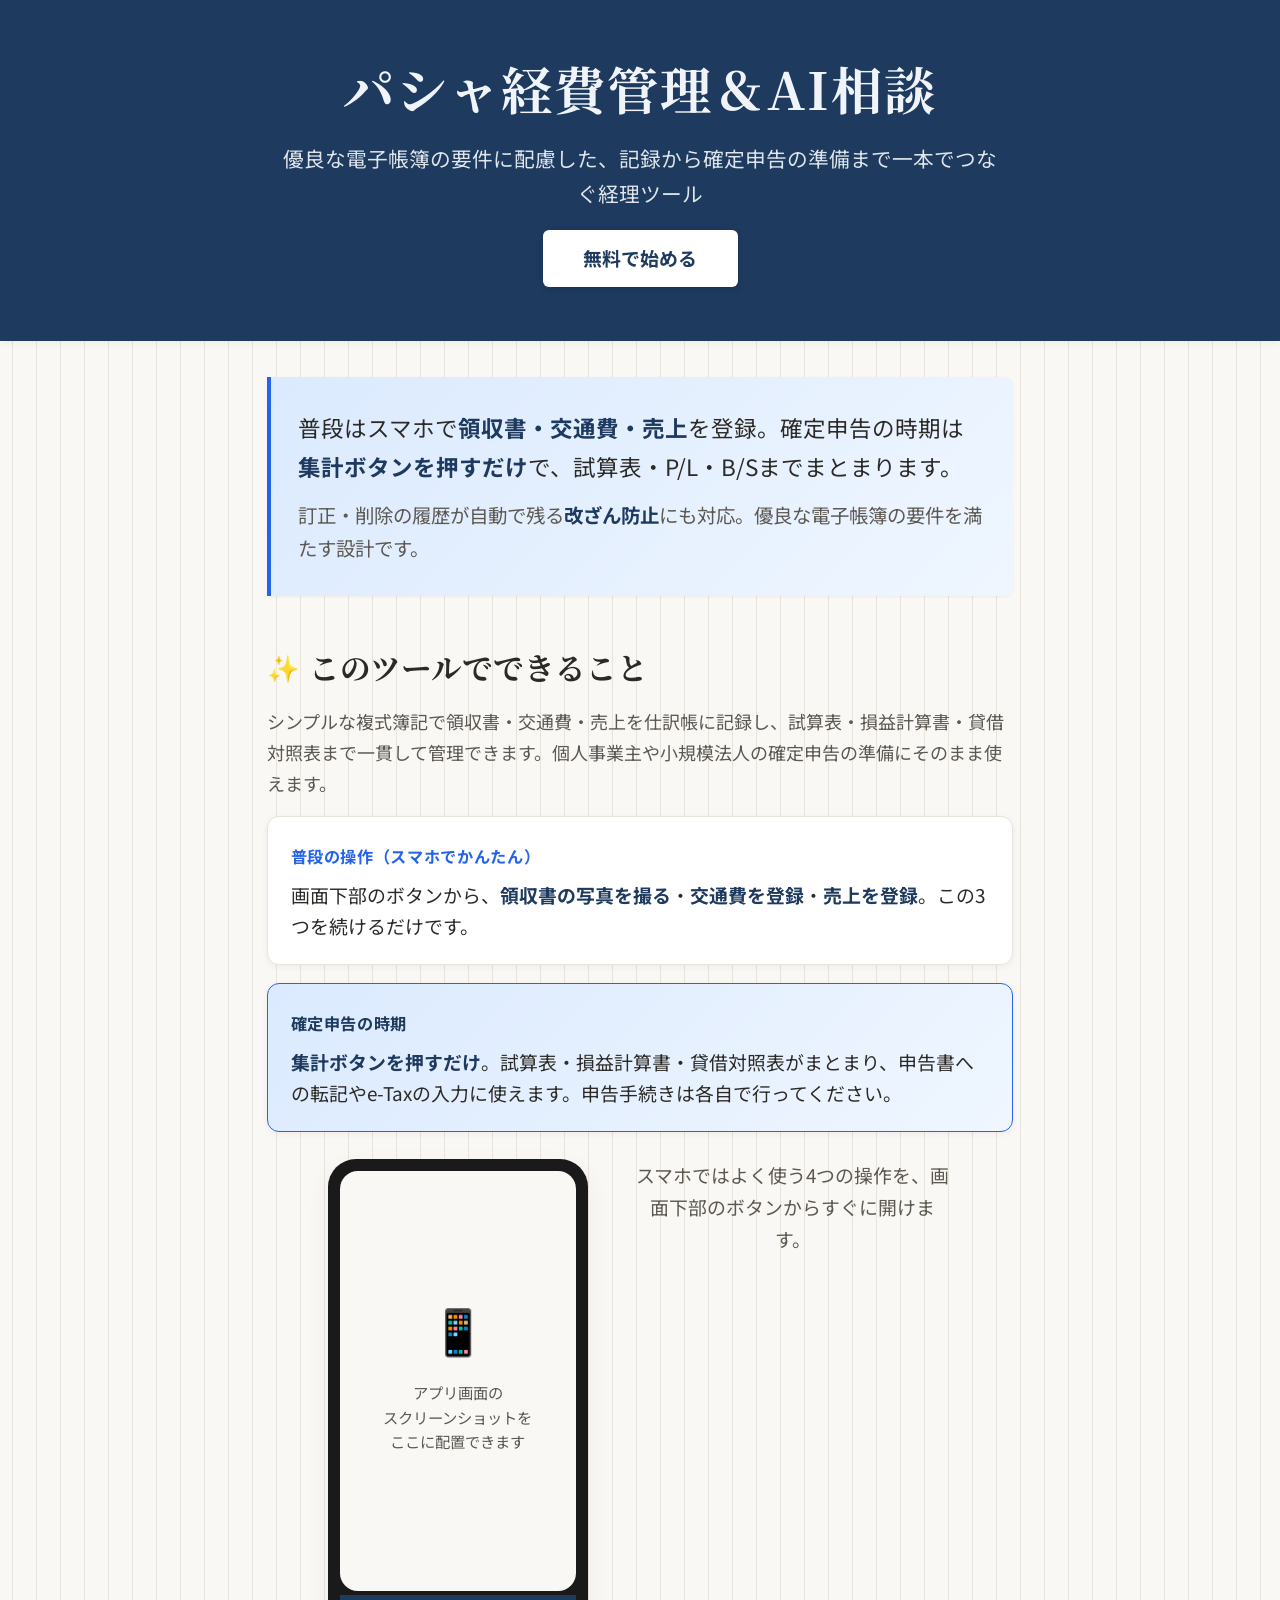
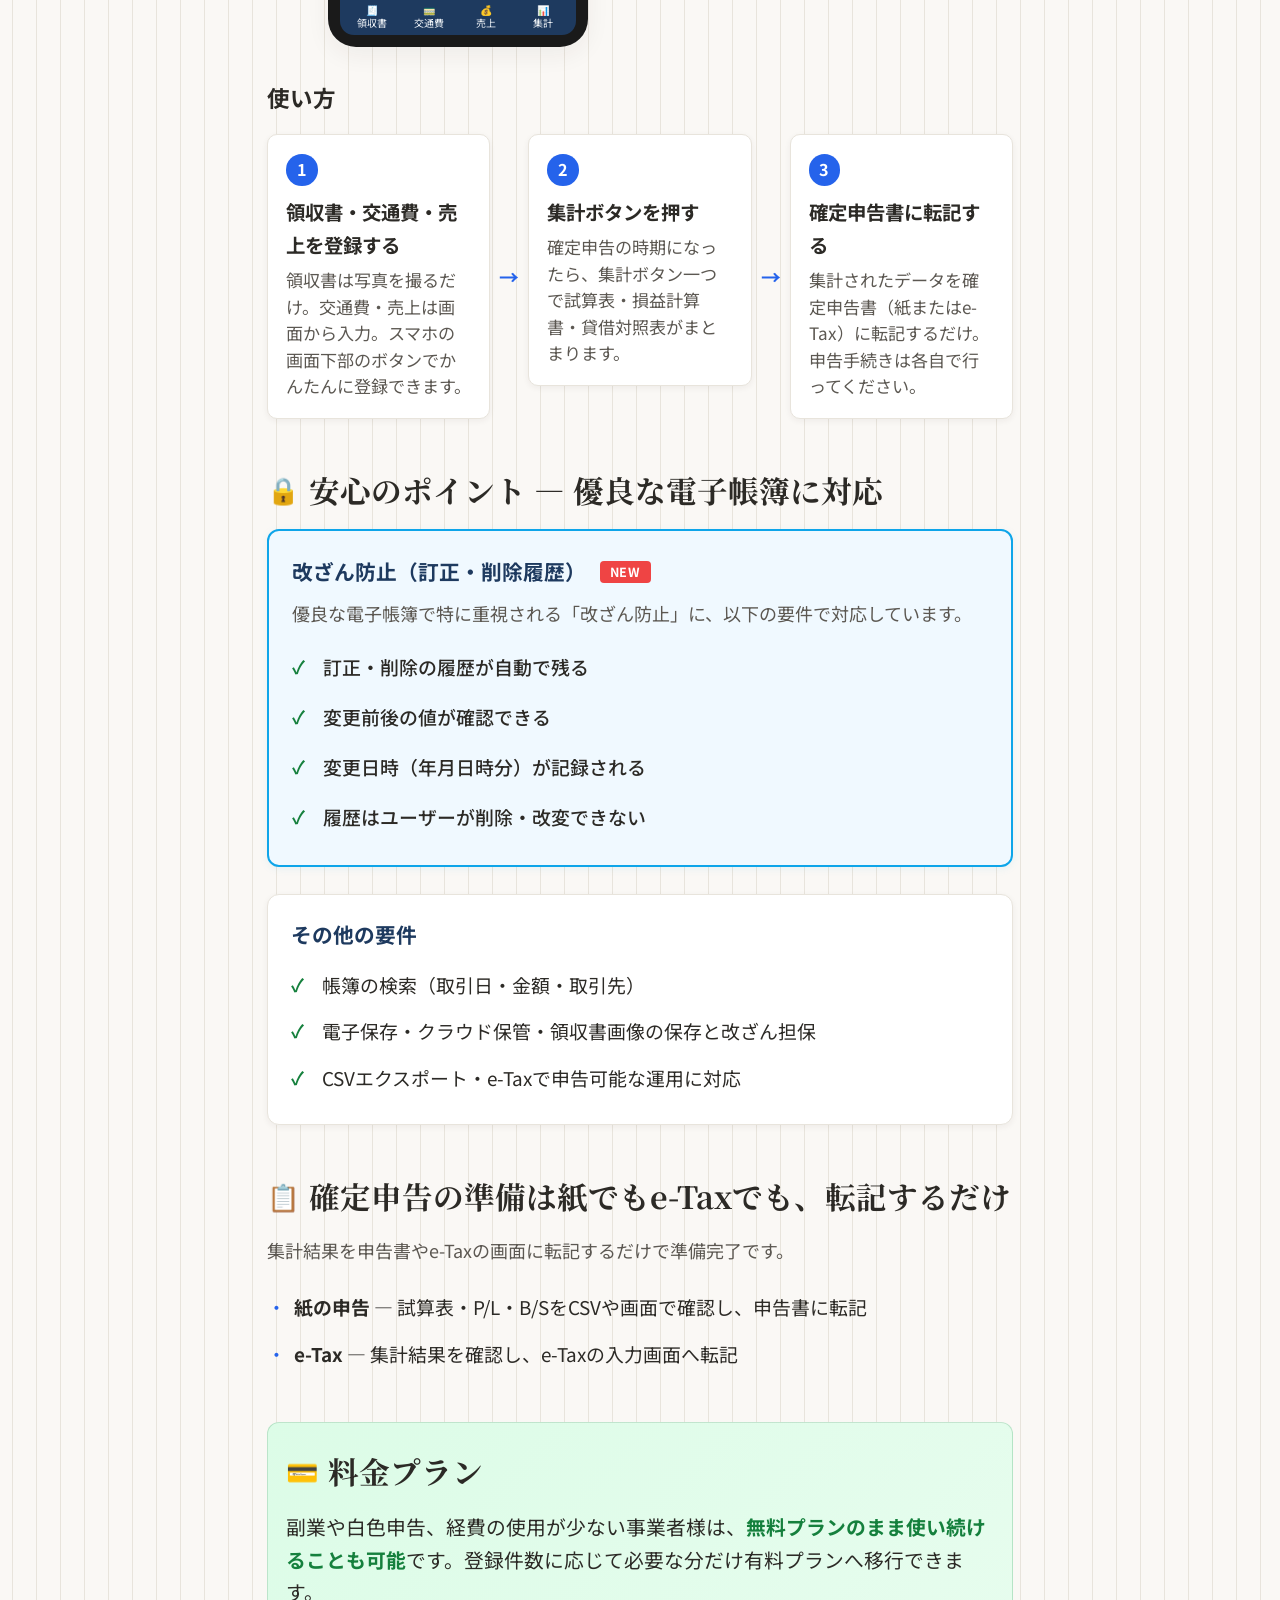
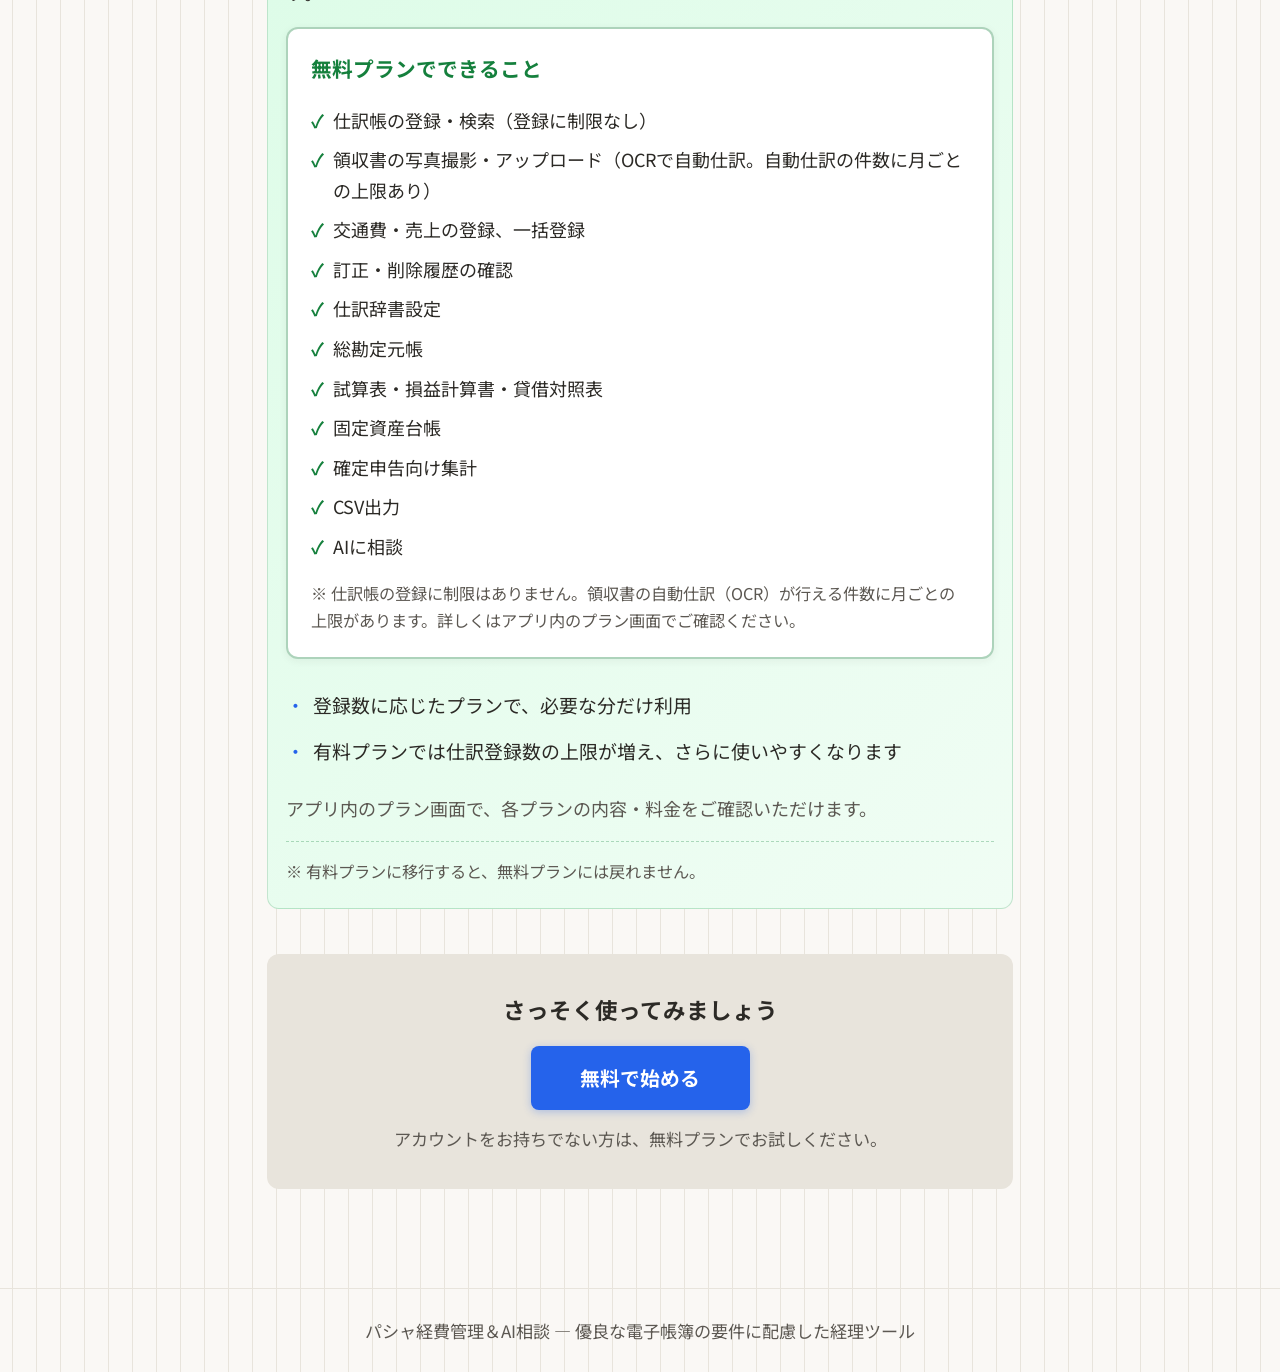
==== index.html @ 79a63f3f "パシャ経費管理＆AI相談ホームボタン公開" ====
<!DOCTYPE html>
<html lang="ja">
<head>
  <meta charset="UTF-8" />
  <meta name="viewport" content="width=device-width, initial-scale=1" />
  <meta name="description" content="パシャ経費管理＆AI相談 — 優良な電子帳簿の要件に配慮した、訂正・削除履歴で改ざん防止を実現する仕訳帳・経理ツール" />
  <title>パシャ経費管理＆AI相談｜優良な電子帳簿対応の経理ツール</title>
  <link rel="preconnect" href="https://fonts.googleapis.com" />
  <link rel="preconnect" href="https://fonts.gstatic.com" crossorigin />
  <link href="https://fonts.googleapis.com/css2?family=Noto+Sans+JP:wght@400;500;700&family=Noto+Serif+JP:wght@500;600;700&display=swap" rel="stylesheet" />
  <link rel="stylesheet" href="styles.css" />
</head>
<body>
  <div class="page">
    <header class="header">
      <div class="header-inner">
        <h1 class="logo">パシャ経費管理＆AI相談</h1>
        <p class="tagline">優良な電子帳簿の要件に配慮した、記録から確定申告の準備まで一本でつなぐ経理ツール</p>
        <a href="https://receipt-ai-system-front.onrender.com/login" class="header-login-btn">無料で始める</a>
      </div>
    </header>

    <main class="main">
      <!-- 1. ヒーロー（このツールの価値を一言で） -->
      <section class="hero">
        <div class="hero-inner">
          <p class="hero-lead">普段はスマホで<strong>領収書・交通費・売上</strong>を登録。確定申告の時期は<strong>集計ボタンを押すだけ</strong>で、試算表・P/L・B/Sまでまとまります。</p>
          <p class="hero-sub">訂正・削除の履歴が自動で残る<strong>改ざん防止</strong>にも対応。優良な電子帳簿の要件を満たす設計です。</p>
        </div>
      </section>

      <!-- 2. このツールでできること（操作・画面を1か所に集約） -->
      <section class="section section-do" id="do">
        <h2 class="section-title">
          <span class="section-title-icon">✨</span>
          このツールでできること
        </h2>
        <p class="section-note">シンプルな複式簿記で領収書・交通費・売上を仕訳帳に記録し、試算表・損益計算書・貸借対照表まで一貫して管理できます。個人事業主や小規模法人の確定申告の準備にそのまま使えます。</p>

        <div class="flow-cards">
          <div class="flow-card">
            <span class="flow-label">普段の操作（スマホでかんたん）</span>
            <p class="flow-desc">画面下部のボタンから、<strong>領収書の写真を撮る</strong>・<strong>交通費を登録</strong>・<strong>売上を登録</strong>。この3つを続けるだけです。</p>
          </div>
          <div class="flow-card flow-card-accent">
            <span class="flow-label">確定申告の時期</span>
            <p class="flow-desc"><strong>集計ボタンを押すだけ</strong>。試算表・損益計算書・貸借対照表がまとまり、申告書への転記やe-Taxの入力に使えます。申告手続きは各自で行ってください。</p>
          </div>
        </div>

        <div class="screen-showcase">
          <div class="phone-mockup" aria-hidden="true">
            <div class="phone-frame">
              <div class="phone-screen">
                <div class="phone-placeholder">
                  <span class="phone-placeholder-icon">📱</span>
                  <p>アプリ画面の<br>スクリーンショットを<br>ここに配置できます</p>
                </div>
              </div>
              <div class="phone-footer-nav">
                <span class="footer-nav-item">🧾<br>領収書</span>
                <span class="footer-nav-item">🚃<br>交通費</span>
                <span class="footer-nav-item">💰<br>売上</span>
                <span class="footer-nav-item">📊<br>集計</span>
              </div>
            </div>
          </div>
          <p class="screen-caption-single">スマホではよく使う4つの操作を、画面下部のボタンからすぐに開けます。</p>
        </div>

        <!-- 使い方（3ステップ） -->
        <h3 class="howto-title">使い方</h3>
        <div class="howto-steps">
          <div class="howto-step">
            <span class="howto-step-num">1</span>
            <h4 class="howto-step-title">領収書・交通費・売上を登録する</h4>
            <p class="howto-step-desc">領収書は写真を撮るだけ。交通費・売上は画面から入力。スマホの画面下部のボタンでかんたんに登録できます。</p>
          </div>
          <span class="howto-arrow">→</span>
          <div class="howto-step">
            <span class="howto-step-num">2</span>
            <h4 class="howto-step-title">集計ボタンを押す</h4>
            <p class="howto-step-desc">確定申告の時期になったら、集計ボタン一つで試算表・損益計算書・貸借対照表がまとまります。</p>
          </div>
          <span class="howto-arrow">→</span>
          <div class="howto-step">
            <span class="howto-step-num">3</span>
            <h4 class="howto-step-title">確定申告書に転記する</h4>
            <p class="howto-step-desc">集計されたデータを確定申告書（紙またはe-Tax）に転記するだけ。申告手続きは各自で行ってください。</p>
          </div>
        </div>
      </section>

      <!-- 3. 安心のポイント（改ざん防止＋優良な電子帳簿を1ブロックに） -->
      <section class="section section-trust" id="trust">
        <h2 class="section-title">
          <span class="section-title-icon">🔒</span>
          安心のポイント — 優良な電子帳簿に対応
        </h2>

        <div class="trust-block trust-block-featured">
          <h3 class="trust-title">改ざん防止（訂正・削除履歴） <span class="badge-new badge-new-inline">NEW</span></h3>
          <p class="trust-note">優良な電子帳簿で特に重視される「改ざん防止」に、以下の要件で対応しています。</p>
          <ul class="checklist checklist-featured">
            <li><span class="check">✓</span> 訂正・削除の履歴が自動で残る</li>
            <li><span class="check">✓</span> 変更前後の値が確認できる</li>
            <li><span class="check">✓</span> 変更日時（年月日時分）が記録される</li>
            <li><span class="check">✓</span> 履歴はユーザーが削除・改変できない</li>
          </ul>
        </div>

        <div class="trust-block">
          <h3 class="trust-title">その他の要件</h3>
          <ul class="checklist">
            <li><span class="check">✓</span> 帳簿の検索（取引日・金額・取引先）</li>
            <li><span class="check">✓</span> 電子保存・クラウド保管・領収書画像の保存と改ざん担保</li>
            <li><span class="check">✓</span> CSVエクスポート・e-Taxで申告可能な運用に対応</li>
          </ul>
        </div>
      </section>

      <!-- 4. 確定申告の準備（転記の説明はここだけ） -->
      <section class="section section-appeal" id="etax">
        <h2 class="section-title">
          <span class="section-title-icon">📋</span>
          確定申告の準備は紙でもe-Taxでも、転記するだけ
        </h2>
        <p class="section-note">集計結果を申告書やe-Taxの画面に転記するだけで準備完了です。</p>
        <ul class="appeal-list">
          <li><strong>紙の申告</strong> — 試算表・P/L・B/SをCSVや画面で確認し、申告書に転記</li>
          <li><strong>e-Tax</strong> — 集計結果を確認し、e-Taxの入力画面へ転記</li>
        </ul>
      </section>

      <!-- 5. 料金プラン -->
      <section class="section section-plans" id="plans">
        <h2 class="section-title">
          <span class="section-title-icon">💳</span>
          料金プラン
        </h2>
        <p class="plans-free-lead">副業や白色申告、経費の使用が少ない事業者様は、<strong>無料プランのまま使い続けることも可能</strong>です。登録件数に応じて必要な分だけ有料プランへ移行できます。</p>

        <!-- 無料プランでできること -->
        <div class="free-plan-box">
          <h3 class="free-plan-title">無料プランでできること</h3>
          <ul class="free-plan-list">
            <li>仕訳帳の登録・検索（登録に制限なし）</li>
            <li>領収書の写真撮影・アップロード（OCRで自動仕訳。自動仕訳の件数に月ごとの上限あり）</li>
            <li>交通費・売上の登録、一括登録</li>
            <li>訂正・削除履歴の確認</li>
            <li>仕訳辞書設定</li>
            <li>総勘定元帳</li>
            <li>試算表・損益計算書・貸借対照表</li>
            <li>固定資産台帳</li>
            <li>確定申告向け集計</li>
            <li>CSV出力</li>
            <li>AIに相談</li>
          </ul>
          <p class="free-plan-note">※ 仕訳帳の登録に制限はありません。領収書の自動仕訳（OCR）が行える件数に月ごとの上限があります。詳しくはアプリ内のプラン画面でご確認ください。</p>
        </div>

        <ul class="appeal-list">
          <li>登録数に応じたプランで、必要な分だけ利用</li>
          <li>有料プランでは仕訳登録数の上限が増え、さらに使いやすくなります</li>
        </ul>
        <p class="appeal-note">アプリ内のプラン画面で、各プランの内容・料金をご確認いただけます。</p>
        <p class="plans-footnote"><small>※ 有料プランに移行すると、無料プランには戻れません。</small></p>
      </section>

      <!-- 6. CTA -->
      <section class="section section-cta">
        <p class="cta-text">さっそく使ってみましょう</p>
        <a href="https://receipt-ai-system-front.onrender.com/login" class="cta-login-btn">無料で始める</a>
        <p class="cta-note">アカウントをお持ちでない方は、無料プランでお試しください。</p>
      </section>
    </main>

    <footer class="footer">
      <p class="footer-text">パシャ経費管理＆AI相談 — 優良な電子帳簿の要件に配慮した経理ツール</p>
    </footer>
  </div>
</body>
</html>
---- styles.css ----
/* パシャ経費管理＆AI相談 ランディング */

:root {
  --paper: #faf8f5;
  --paper-line: #e8e4dc;
  --ink: #2c2a26;
  --ink-muted: #5c5852;
  --accent: #2563eb;
  --accent-soft: #dbeafe;
  --success: #15803d;
  --success-soft: #dcfce7;
  --header-bg: #1e3a5f;
  --header-text: #f0f4f8;
  --featured-bg: #f0f9ff;
  --featured-border: #0ea5e9;
  --shadow: rgba(44, 42, 38, 0.06);
  --font-sans: "Noto Sans JP", sans-serif;
  --font-serif: "Noto Serif JP", serif;
  --new-bg: #ef4444;
  --new-text: #fff;
}

*,
*::before,
*::after {
  box-sizing: border-box;
}

html {
  font-size: 16px;
  scroll-behavior: smooth;
}

body {
  margin: 0;
  font-family: var(--font-sans);
  color: var(--ink);
  background: var(--paper);
  line-height: 1.7;
  min-height: 100vh;
}

.page {
  min-height: 100vh;
  background-image:
    linear-gradient(to right, var(--paper-line) 1px, transparent 1px);
  background-size: 24px 1px;
  background-position: 12px 0;
  background-color: var(--paper);
}

/* ========== ヘッダー（タイトルを大きく） ========== */
.header {
  background: var(--header-bg);
  color: var(--header-text);
  padding: 2.5rem 1rem 3rem;
  text-align: center;
  box-shadow: 0 2px 8px var(--shadow);
}

.header-inner {
  max-width: 720px;
  margin: 0 auto;
}

.logo {
  margin: 0 0 0.5rem;
  font-family: var(--font-serif);
  font-size: 2.2rem;
  font-weight: 700;
  letter-spacing: 0.04em;
}

.tagline {
  margin: 0 0 1rem;
  font-size: 1rem;
  opacity: 0.92;
  font-weight: 400;
}

.header-login-btn {
  display: inline-block;
  background: #fff;
  color: var(--header-bg);
  font-size: 0.95rem;
  font-weight: 700;
  padding: 0.6rem 2rem;
  border-radius: 6px;
  text-decoration: none;
  transition: background 0.15s, transform 0.15s;
  box-shadow: 0 2px 6px rgba(0, 0, 0, 0.15);
}

.header-login-btn:hover {
  background: var(--accent-soft);
  transform: translateY(-1px);
}

/* ========== メインコンテナ ========== */
.main {
  max-width: 760px;
  margin: 0 auto;
  padding: 2rem 1.5rem 3rem;
}

/* ========== ヒーロー ========== */
.hero {
  margin-bottom: 2.5rem;
}

.hero-inner {
  padding: 1.5rem 1.25rem;
  background: linear-gradient(135deg, var(--accent-soft) 0%, #eff6ff 100%);
  border-left: 4px solid var(--accent);
  border-radius: 0 8px 8px 0;
  box-shadow: 0 1px 3px var(--shadow);
}

.hero-lead {
  margin: 0;
  font-size: 1.1rem;
  color: var(--ink);
}

.hero-lead strong {
  color: var(--header-bg);
  font-weight: 700;
}

.hero-sub {
  margin: 0.75rem 0 0;
  font-size: 0.98rem;
  color: var(--ink-muted);
}

.hero-sub strong {
  color: var(--header-bg);
  font-weight: 700;
}

/* ========== NEW バッジ ========== */
.badge-new {
  display: inline-block;
  background: var(--new-bg);
  color: var(--new-text);
  font-size: 0.65rem;
  font-weight: 700;
  letter-spacing: 0.06em;
  padding: 2px 8px;
  border-radius: 4px;
  line-height: 1.4;
  vertical-align: middle;
}

.badge-new-inline {
  margin-left: 0.5rem;
  font-size: 0.7rem;
  padding: 2px 10px;
  position: relative;
  top: -2px;
}

/* ========== 4つの特長カード ========== */
.section-features {
  margin-bottom: 2.5rem;
}

.feature-grid {
  display: grid;
  grid-template-columns: repeat(2, 1fr);
  gap: 1rem;
}

.feature-card {
  position: relative;
  background: #fff;
  border: 1px solid var(--paper-line);
  border-radius: 12px;
  padding: 1.25rem 1rem;
  text-align: center;
  box-shadow: 0 2px 6px var(--shadow);
  transition: transform 0.15s, box-shadow 0.15s;
}

.feature-card:hover {
  transform: translateY(-2px);
  box-shadow: 0 4px 12px var(--shadow);
}

.feature-card-new {
  border-color: var(--featured-border);
  background: var(--featured-bg);
}

.feature-card .badge-new {
  position: absolute;
  top: -8px;
  right: -6px;
  font-size: 0.6rem;
  padding: 2px 8px;
  box-shadow: 0 1px 4px rgba(239, 68, 68, 0.25);
}

.feature-icon {
  display: block;
  font-size: 2rem;
  margin-bottom: 0.4rem;
}

.feature-card-title {
  margin: 0 0 0.25rem;
  font-size: 1rem;
  font-weight: 700;
  color: var(--ink);
}

.feature-card p {
  margin: 0;
  font-size: 0.85rem;
  color: var(--ink-muted);
  line-height: 1.5;
}

/* ========== 共通セクション ========== */
.section {
  margin-bottom: 2.5rem;
}

.section-title {
  margin: 0 0 0.75rem;
  font-family: var(--font-serif);
  font-size: 1.4rem;
  font-weight: 700;
  color: var(--ink);
  display: flex;
  align-items: center;
  gap: 0.5rem;
  flex-wrap: wrap;
}

.section-title-icon {
  font-size: 1.3rem;
  flex-shrink: 0;
}

.section-note {
  margin: 0 0 1rem;
  font-size: 0.9rem;
  color: var(--ink-muted);
}

/* ========== このツールでできること（操作の流れ＋画面） ========== */
.section-do .flow-cards {
  display: flex;
  flex-direction: column;
  gap: 1rem;
  margin-bottom: 1.5rem;
}

.section-do .screen-showcase {
  margin-top: 0.5rem;
}

.screen-caption-single {
  margin: 0;
  font-size: 0.95rem;
  color: var(--ink-muted);
  text-align: center;
  max-width: 320px;
}

/* 使い方（3ステップ） */
.howto-title {
  margin: 1.75rem 0 1rem;
  font-size: 1.15rem;
  font-weight: 700;
  color: var(--ink);
}

.howto-steps {
  display: flex;
  flex-wrap: wrap;
  align-items: flex-start;
  gap: 0.75rem 0.5rem;
}

.howto-step {
  flex: 1 1 140px;
  min-width: 0;
  background: #fff;
  border: 1px solid var(--paper-line);
  border-radius: 10px;
  padding: 1rem 1rem;
  box-shadow: 0 2px 6px var(--shadow);
}

.howto-step-num {
  display: inline-block;
  width: 1.75rem;
  height: 1.75rem;
  line-height: 1.75rem;
  text-align: center;
  background: var(--accent);
  color: #fff;
  font-size: 0.9rem;
  font-weight: 700;
  border-radius: 50%;
  margin-bottom: 0.5rem;
}

.howto-step-title {
  margin: 0 0 0.35rem;
  font-size: 0.98rem;
  font-weight: 700;
  color: var(--ink);
}

.howto-step-desc {
  margin: 0;
  font-size: 0.85rem;
  color: var(--ink-muted);
  line-height: 1.55;
}

.howto-arrow {
  flex: 0 0 auto;
  align-self: center;
  font-size: 1.1rem;
  color: var(--accent);
  font-weight: 700;
}

@media (max-width: 599px) {
  .howto-steps {
    flex-direction: column;
    align-items: stretch;
  }
  .howto-step {
    flex: none;
  }
}

.flow-card {
  background: #fff;
  border: 1px solid var(--paper-line);
  border-radius: 12px;
  padding: 1.25rem 1.25rem;
  box-shadow: 0 2px 6px var(--shadow);
}

.flow-card-accent {
  border-color: var(--accent);
  background: linear-gradient(135deg, var(--accent-soft) 0%, #eff6ff 100%);
}

.flow-label {
  display: inline-block;
  font-size: 0.8rem;
  font-weight: 700;
  color: var(--accent);
  letter-spacing: 0.04em;
  margin-bottom: 0.5rem;
}

.flow-card-accent .flow-label {
  color: var(--header-bg);
}

.flow-desc {
  margin: 0;
  font-size: 0.95rem;
  line-height: 1.65;
  color: var(--ink);
}

.flow-desc strong {
  color: var(--header-bg);
  font-weight: 700;
}

/* ========== 紹介セクション ========== */
.section-intro .intro-lead {
  margin: 0 0 0.75rem;
  font-size: 1.05rem;
  color: var(--ink);
}
.section-intro .intro-sub {
  margin: 0;
  font-size: 0.95rem;
  color: var(--ink-muted);
}

/* ========== 画面イメージ ========== */
.section-screens .section-note {
  margin-bottom: 1.25rem;
}

.screen-showcase {
  display: flex;
  flex-direction: column;
  align-items: center;
  gap: 1.5rem;
}

.phone-mockup {
  width: 100%;
  max-width: 260px;
}

.phone-frame {
  background: #1a1a1a;
  border-radius: 28px;
  padding: 12px;
  box-shadow: 0 8px 24px var(--shadow), 0 0 0 2px rgba(255,255,255,0.1);
}

.phone-screen {
  background: var(--paper);
  border-radius: 18px;
  overflow: hidden;
  aspect-ratio: 9 / 16;
  min-height: 300px;
  display: flex;
  align-items: center;
  justify-content: center;
}

.phone-screen img {
  width: 100%;
  height: 100%;
  object-fit: cover;
  display: block;
}

.phone-placeholder {
  padding: 1.5rem;
  text-align: center;
  color: var(--ink-muted);
  font-size: 0.85rem;
  line-height: 1.6;
}

.phone-placeholder-icon {
  font-size: 2.5rem;
  display: block;
  margin-bottom: 0.5rem;
}

.phone-footer-nav {
  display: flex;
  justify-content: space-around;
  padding: 8px 4px 6px;
  background: var(--header-bg);
  color: var(--header-text);
  font-size: 10px;
  line-height: 1.3;
  border-radius: 0 0 14px 14px;
  margin-top: 4px;
}

.footer-nav-item {
  flex: 1;
  text-align: center;
}

.screen-caption {
  width: 100%;
  max-width: 380px;
}

.screen-caption-title {
  margin: 0 0 0.5rem;
  font-size: 1.1rem;
  font-weight: 700;
  color: var(--ink);
}

.screen-caption-list {
  list-style: none;
  padding: 0;
  margin: 0;
}

.screen-caption-list li {
  padding: 0.3rem 0;
  font-size: 0.92rem;
  color: var(--ink-muted);
}

.screen-caption-list li strong {
  color: var(--ink);
}

/* ========== 安心のポイント（改ざん防止＋優良な電子帳簿） ========== */
.section-trust {
  margin-bottom: 2.5rem;
}

.trust-block {
  margin-bottom: 1.5rem;
  padding: 1.25rem 1.25rem;
  background: #fff;
  border: 1px solid var(--paper-line);
  border-radius: 12px;
  box-shadow: 0 2px 6px var(--shadow);
}

.trust-block:last-child {
  margin-bottom: 0;
}

.trust-block-featured {
  background: var(--featured-bg);
  border-color: var(--featured-border);
  border-width: 2px;
  box-shadow: 0 2px 8px rgba(14, 165, 233, 0.08);
}

.trust-title {
  margin: 0 0 0.5rem;
  font-size: 1.05rem;
  font-weight: 700;
  color: var(--header-bg);
}

.trust-note {
  margin: 0 0 0.75rem;
  font-size: 0.9rem;
  color: var(--ink-muted);
}

/* ========== チェックリスト ========== */
.checklist {
  list-style: none;
  padding: 0;
  margin: 0;
}

.checklist li {
  padding: 0.4rem 0 0.4rem 1.75rem;
  position: relative;
  font-size: 0.95rem;
}

.checklist .check {
  position: absolute;
  left: 0;
  color: var(--success);
  font-weight: 700;
  font-size: 1rem;
}

.checklist-featured li {
  padding: 0.5rem 0 0.5rem 1.75rem;
  font-weight: 500;
}

/* ========== アピールセクション ========== */
.section-appeal .appeal-list {
  list-style: none;
  padding: 0;
  margin: 0 0 1rem;
}

.section-appeal .appeal-list li {
  padding: 0.4rem 0 0.4rem 1.5rem;
  position: relative;
  font-size: 0.95rem;
}

.section-appeal .appeal-list li::before {
  content: "・";
  position: absolute;
  left: 0;
  color: var(--accent);
}

.section-appeal .appeal-note {
  margin: 0;
  font-size: 0.9rem;
  color: var(--ink-muted);
}

/* 料金プラン */
.section-plans {
  padding: 1.25rem 1rem;
  background: linear-gradient(135deg, var(--success-soft) 0%, #f0fdf4 100%);
  border-radius: 12px;
  border: 1px solid rgba(21, 128, 61, 0.2);
}

.section-plans .appeal-list {
  list-style: none;
  padding: 0;
  margin: 0 0 1rem;
}

.section-plans .appeal-list li {
  padding: 0.4rem 0 0.4rem 1.5rem;
  position: relative;
  font-size: 0.95rem;
}

.section-plans .appeal-list li::before {
  content: "・";
  position: absolute;
  left: 0;
  color: var(--accent);
}

.section-plans .appeal-note {
  margin: 0;
  font-size: 0.9rem;
  color: var(--ink-muted);
}

/* 無料プランでできること */
.free-plan-box {
  background: #fff;
  border: 2px solid rgba(21, 128, 61, 0.35);
  border-radius: 12px;
  padding: 1.25rem 1.25rem;
  margin-bottom: 1.25rem;
  box-shadow: 0 2px 8px var(--shadow);
}

.free-plan-title {
  margin: 0 0 0.75rem;
  font-size: 1.05rem;
  font-weight: 700;
  color: var(--success);
}

.free-plan-list {
  list-style: none;
  padding: 0;
  margin: 0 0 0.75rem;
}

.free-plan-list li {
  padding: 0.25rem 0 0.25rem 1.25rem;
  position: relative;
  font-size: 0.9rem;
}

.free-plan-list li::before {
  content: "✓";
  position: absolute;
  left: 0;
  color: var(--success);
  font-weight: 700;
}

.free-plan-note {
  margin: 0;
  font-size: 0.8rem;
  color: var(--ink-muted);
}

.section-plans .plans-free-lead {
  margin: 0 0 1rem;
  font-size: 1rem;
  color: var(--ink);
  line-height: 1.65;
}

.section-plans .plans-free-lead strong {
  color: var(--success);
}

.section-plans .plans-footnote {
  margin: 1rem 0 0;
  padding-top: 0.75rem;
  border-top: 1px dashed rgba(21, 128, 61, 0.3);
  font-size: 0.85rem;
  color: var(--ink-muted);
}

.section-plans .plans-footnote small {
  font-size: 0.8rem;
}

/* ========== 要件チェックリスト ========== */
.requirement-block {
  margin-bottom: 1.75rem;
  padding-bottom: 1.5rem;
  border-bottom: 1px dashed var(--paper-line);
}

.requirement-block:last-of-type {
  border-bottom: none;
  margin-bottom: 0;
  padding-bottom: 0;
}

.requirement-title {
  margin: 0 0 0.6rem;
  font-size: 1.05rem;
  font-weight: 700;
  color: var(--ink);
}

#requirements .section-title {
  margin-bottom: 1.25rem;
}

/* ========== CTA ========== */
.section-cta {
  text-align: center;
  padding: 2rem 1rem;
  background: var(--paper-line);
  border-radius: 12px;
  margin-top: 2rem;
}

.cta-text {
  margin: 0 0 1rem;
  font-size: 1.1rem;
  font-weight: 700;
  color: var(--ink);
}

.cta-login-btn {
  display: inline-block;
  background: var(--accent);
  color: #fff;
  font-size: 1rem;
  font-weight: 700;
  padding: 0.75rem 2.5rem;
  border-radius: 8px;
  text-decoration: none;
  transition: background 0.15s, transform 0.15s;
  box-shadow: 0 2px 8px rgba(37, 99, 235, 0.3);
}

.cta-login-btn:hover {
  background: #1d4ed8;
  transform: translateY(-1px);
}

.cta-note {
  margin: 0.75rem 0 0;
  font-size: 0.85rem;
  color: var(--ink-muted);
}

/* ========== フッター ========== */
.footer {
  padding: 1.5rem 1rem;
  text-align: center;
  font-size: 0.85rem;
  color: var(--ink-muted);
  border-top: 1px solid var(--paper-line);
}

.footer-text {
  margin: 0;
}

/* ========== レスポンシブ ========== */
@media (min-width: 480px) {
  .feature-grid {
    grid-template-columns: repeat(4, 1fr);
    gap: 0.75rem;
  }

  .feature-card {
    padding: 1rem 0.75rem;
  }
}

@media (min-width: 600px) {
  .logo {
    font-size: 2.6rem;
  }

  .tagline {
    font-size: 1.05rem;
  }

  .hero-inner {
    padding: 1.75rem 1.5rem;
  }

  .hero-lead {
    font-size: 1.15rem;
  }

  .section-title {
    font-size: 1.55rem;
  }

  .section-tamper {
    padding: 2rem 1.5rem;
  }

  .screen-showcase {
    flex-direction: row;
    align-items: flex-start;
    justify-content: center;
    gap: 2.5rem;
  }

  .screen-caption {
    max-width: 340px;
    padding-top: 0.5rem;
  }
}

@media (min-width: 700px) {
  .main {
    max-width: 800px;
  }
}

/* ========== PCモード：フォント全体的に大きく ========== */
@media (min-width: 768px) {
  html {
    font-size: 18px;
  }

  .logo {
    font-size: 2.85rem;
  }

  .tagline {
    font-size: 1.15rem;
  }

  .header-login-btn {
    font-size: 1.05rem;
    padding: 0.7rem 2.25rem;
  }

  .hero-lead {
    font-size: 1.25rem;
  }

  .hero-sub {
    font-size: 1.08rem;
  }

  .section-title {
    font-size: 1.7rem;
  }

  .section-title-icon {
    font-size: 1.45rem;
  }

  .section-note {
    font-size: 1rem;
  }

  .flow-label {
    font-size: 0.9rem;
  }

  .flow-desc {
    font-size: 1.05rem;
  }

  .screen-caption-single {
    font-size: 1.05rem;
  }

  .howto-title {
    font-size: 1.25rem;
  }

  .howto-step-title {
    font-size: 1.08rem;
  }

  .howto-step-desc {
    font-size: 0.95rem;
  }

  .trust-title {
    font-size: 1.15rem;
  }

  .trust-note {
    font-size: 1rem;
  }

  .checklist li {
    font-size: 1.05rem;
  }

  .checklist-featured li {
    font-size: 1.05rem;
  }

  .section-appeal .appeal-list li {
    font-size: 1.05rem;
  }

  .section-appeal .appeal-note {
    font-size: 1rem;
  }

  .section-plans .plans-free-lead {
    font-size: 1.1rem;
  }

  .section-plans .appeal-list li {
    font-size: 1.05rem;
  }

  .section-plans .appeal-note {
    font-size: 1rem;
  }

  .free-plan-title {
    font-size: 1.15rem;
  }

  .free-plan-list li {
    font-size: 1rem;
  }

  .free-plan-note {
    font-size: 0.9rem;
  }

  .section-plans .plans-footnote {
    font-size: 0.95rem;
  }

  .section-plans .plans-footnote small {
    font-size: 0.9rem;
  }

  .requirement-title {
    font-size: 1.15rem;
  }

  .cta-text {
    font-size: 1.25rem;
  }

  .cta-login-btn {
    font-size: 1.1rem;
    padding: 0.85rem 2.75rem;
  }

  .cta-note {
    font-size: 0.95rem;
  }

  .footer {
    font-size: 0.95rem;
  }
}
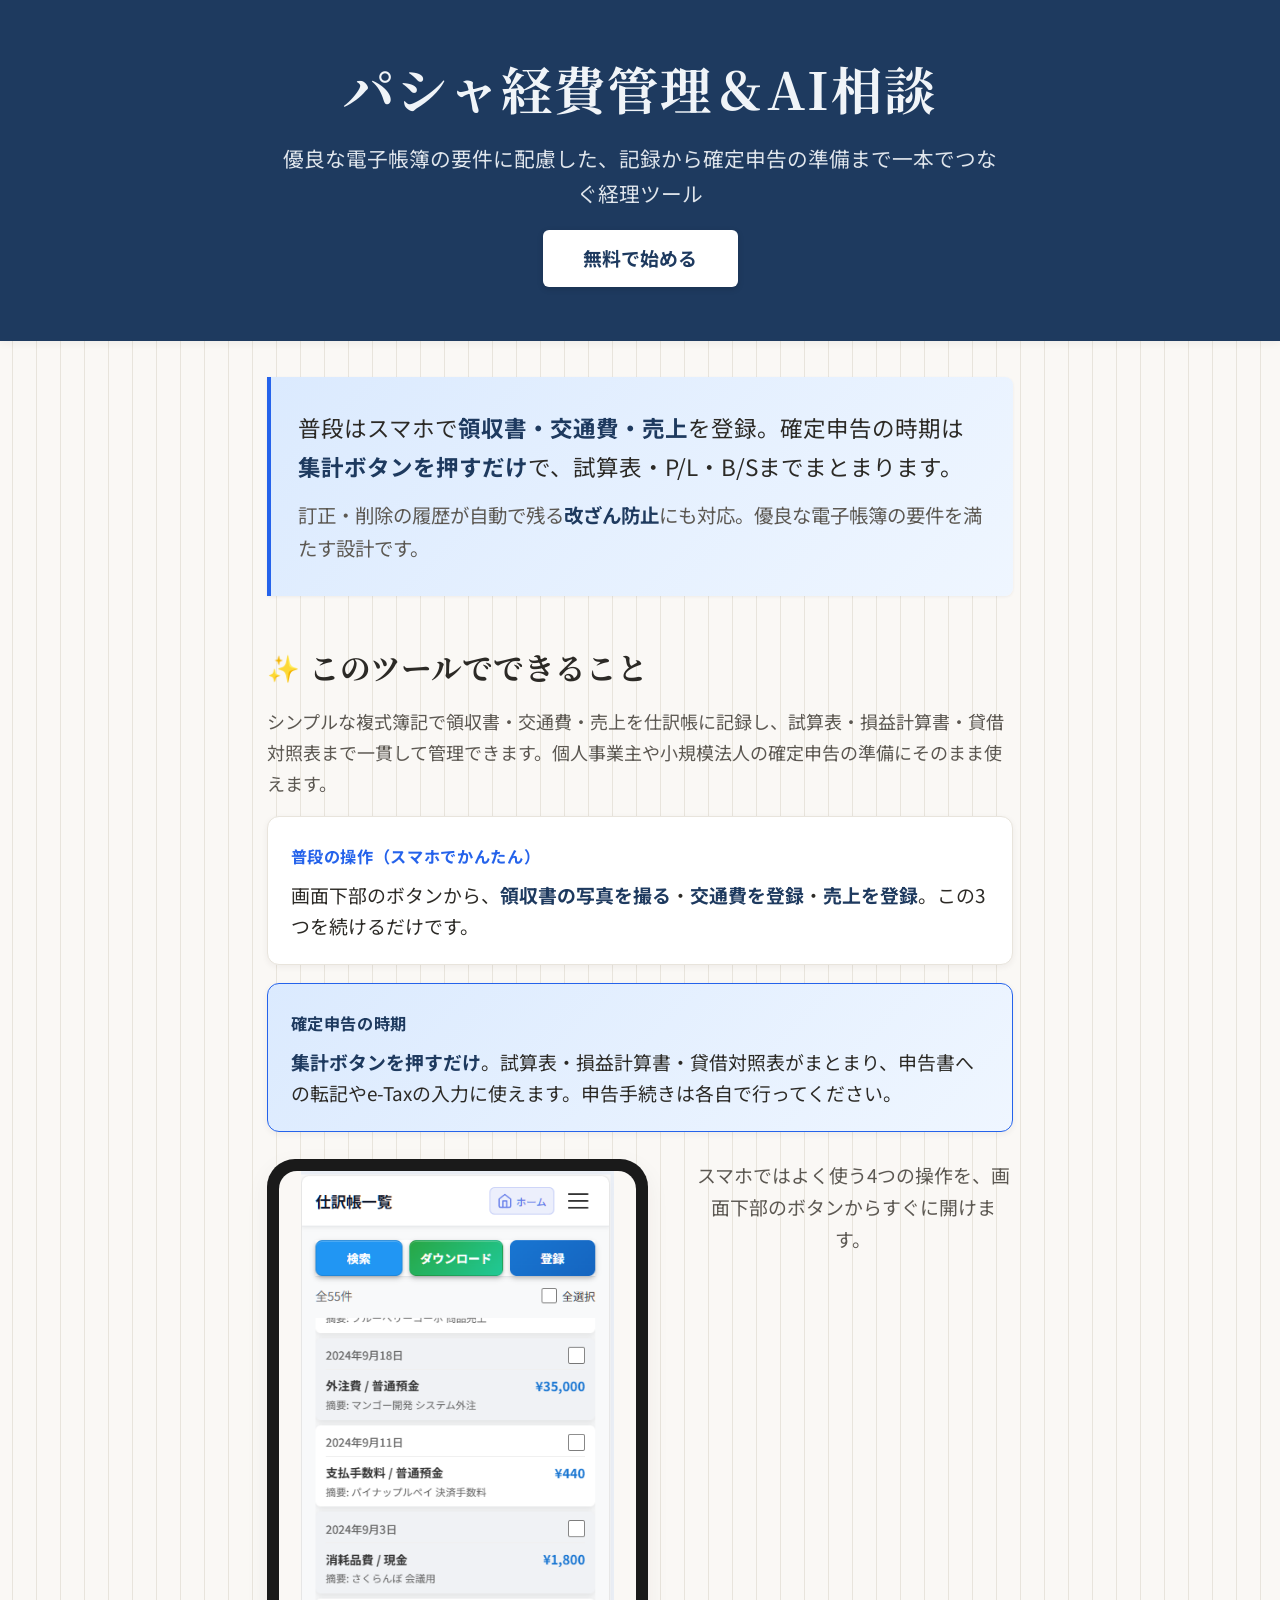
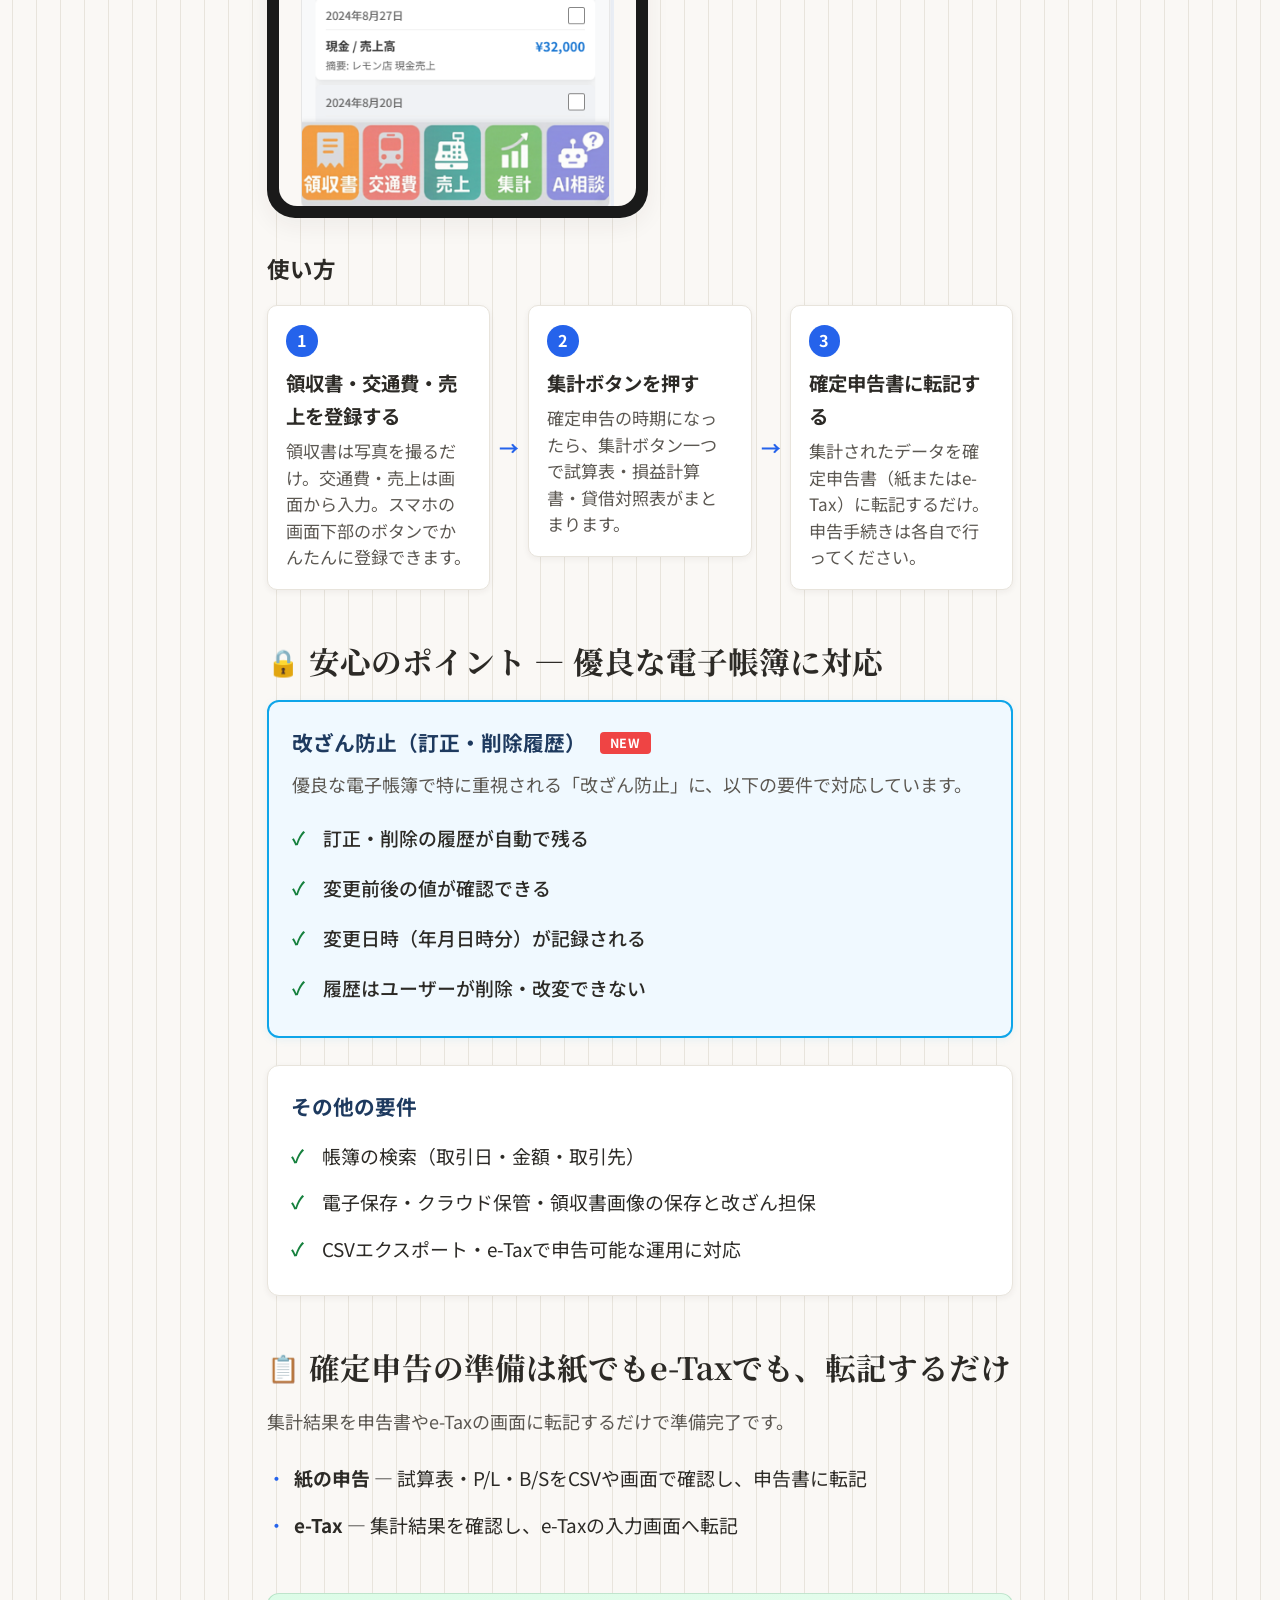
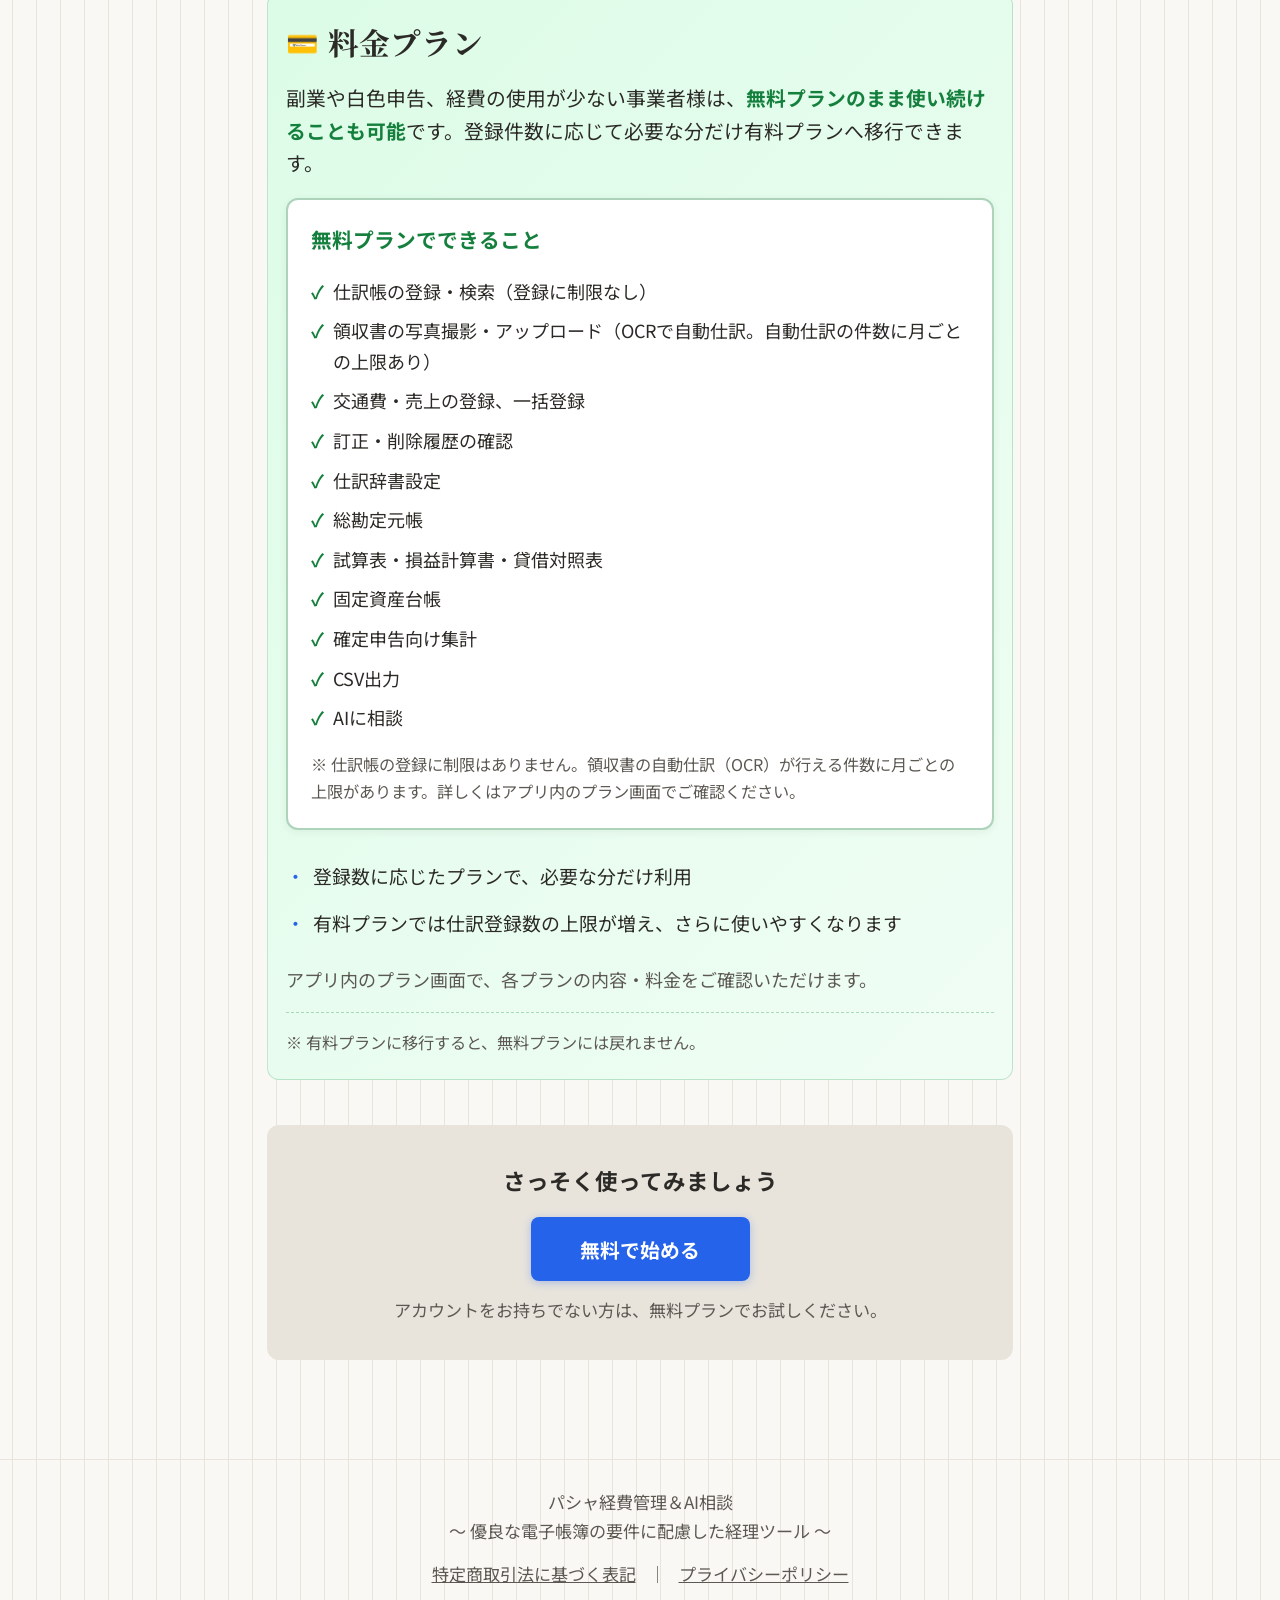
==== commit 199c0fc4: "スクリーンショット、特商法とプライバシーポリシーリンク追加" ====
--- a/index.html
+++ b/index.html
@@ -52,16 +52,7 @@
           <div class="phone-mockup" aria-hidden="true">
             <div class="phone-frame">
               <div class="phone-screen">
-                <div class="phone-placeholder">
-                  <span class="phone-placeholder-icon">📱</span>
-                  <p>アプリ画面の<br>スクリーンショットを<br>ここに配置できます</p>
-                </div>
-              </div>
-              <div class="phone-footer-nav">
-                <span class="footer-nav-item">🧾<br>領収書</span>
-                <span class="footer-nav-item">🚃<br>交通費</span>
-                <span class="footer-nav-item">💰<br>売上</span>
-                <span class="footer-nav-item">📊<br>集計</span>
+                <img src="images/app-screenshot.png" alt="アプリ画面のスクリーンショット" />
               </div>
             </div>
           </div>
@@ -176,8 +167,15 @@
     </main>
 
     <footer class="footer">
-      <p class="footer-text">パシャ経費管理＆AI相談 — 優良な電子帳簿の要件に配慮した経理ツール</p>
+      <p class="footer-text">パシャ経費管理＆AI相談 </p>
+      <p class="footer-text">～ 優良な電子帳簿の要件に配慮した経理ツール ～</p>
+      <p class="footer-links">
+        <a href="https://receipt-ai-system-front.onrender.com/legal" target="_blank" rel="noopener noreferrer">特定商取引法に基づく表記</a>
+        <span class="footer-sep">｜</span>
+        <a href="https://receipt-ai-system-front.onrender.com/privacy-policy" target="_blank" rel="noopener noreferrer">プライバシーポリシー</a>
+      </p>
     </footer>
+
   </div>
 </body>
 </html>
--- a/styles.css
+++ b/styles.css
@@ -404,8 +404,7 @@
 
 .phone-mockup {
   width: 100%;
-  max-width: 260px;
-}
+  }
 
 .phone-frame {
   background: #1a1a1a;
@@ -428,7 +427,7 @@
 .phone-screen img {
   width: 100%;
   height: 100%;
-  object-fit: cover;
+  object-fit: contain;
   display: block;
 }
 
@@ -757,6 +756,25 @@
   margin: 0;
 }
 
+.footer-links {
+  margin: 0.75rem 0 0;
+}
+
+.footer-links a {
+  color: var(--ink-muted);
+  text-decoration: underline;
+}
+
+.footer-links a:hover {
+  color: var(--ink);
+}
+
+.footer-sep {
+  margin: 0 0.5rem;
+  color: var(--ink-muted);
+  font-weight: 400;
+}
+
 /* ========== レスポンシブ ========== */
 @media (min-width: 480px) {
   .feature-grid {
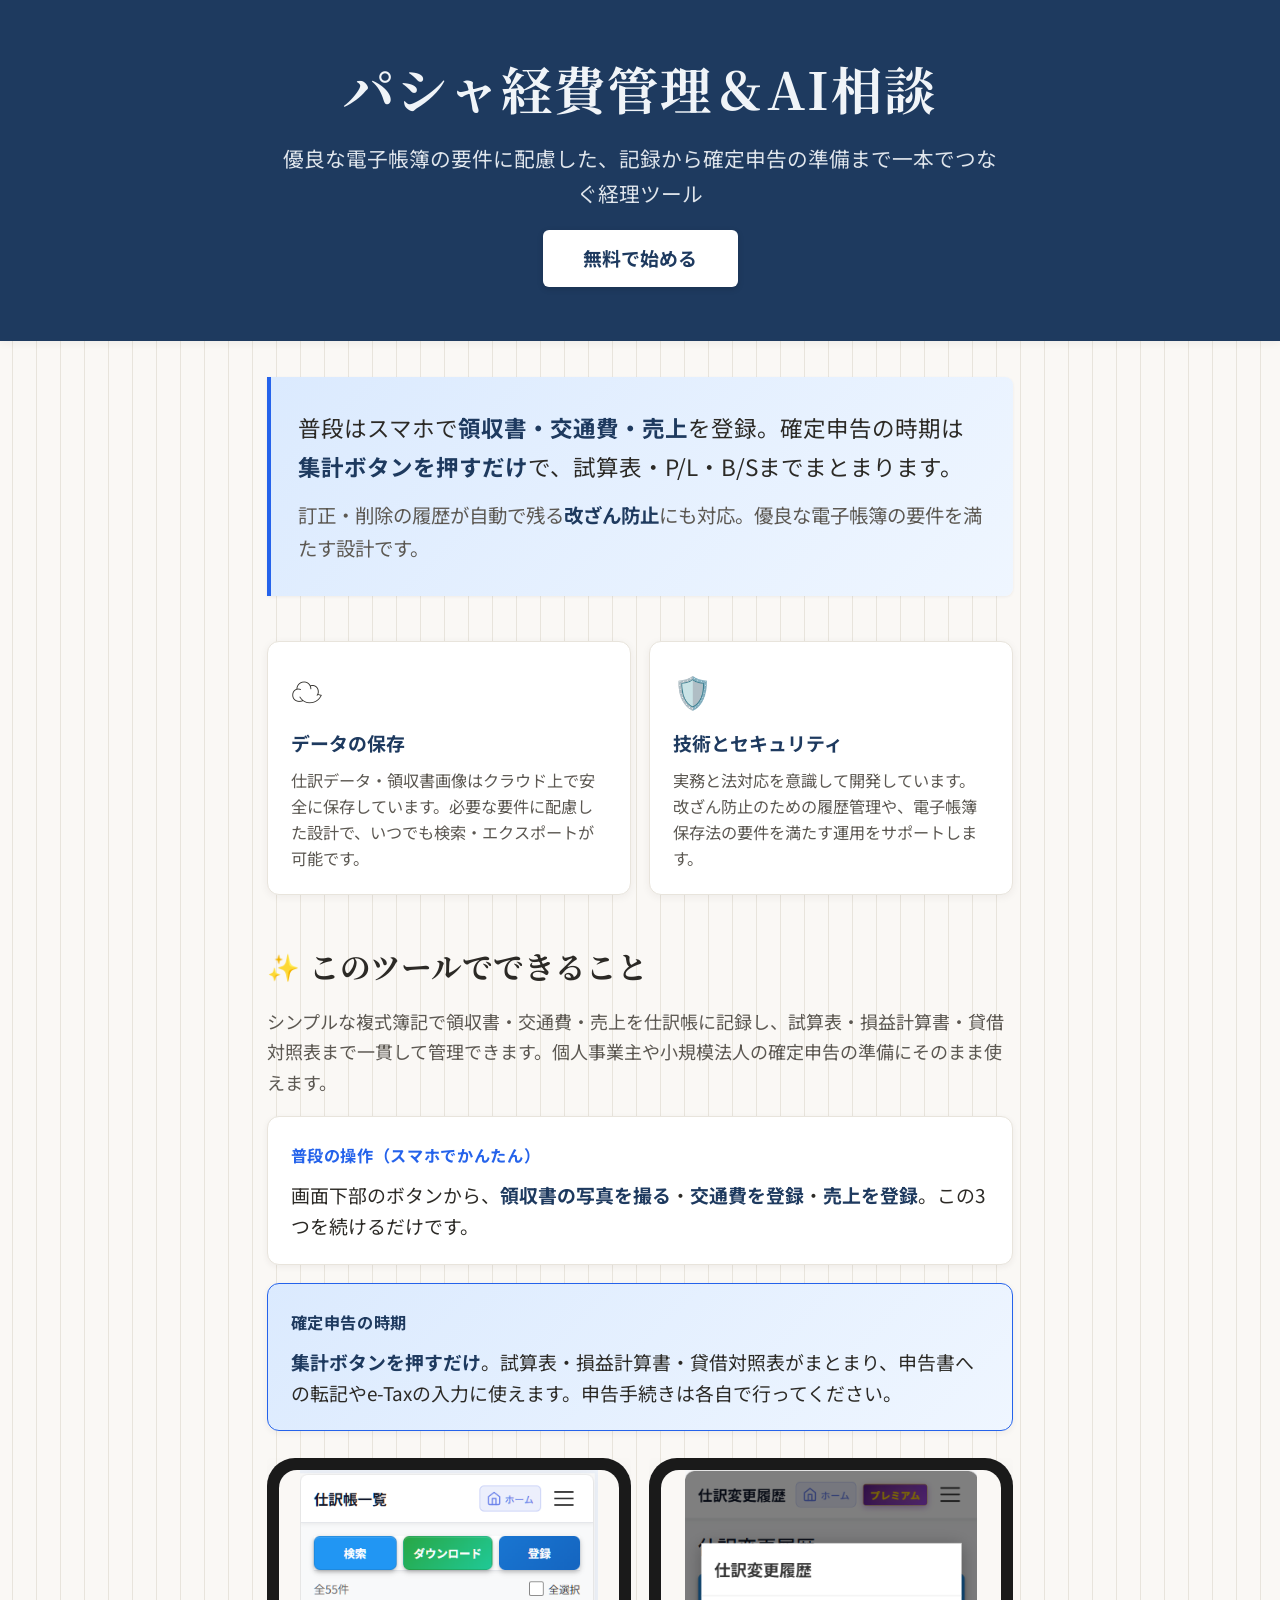
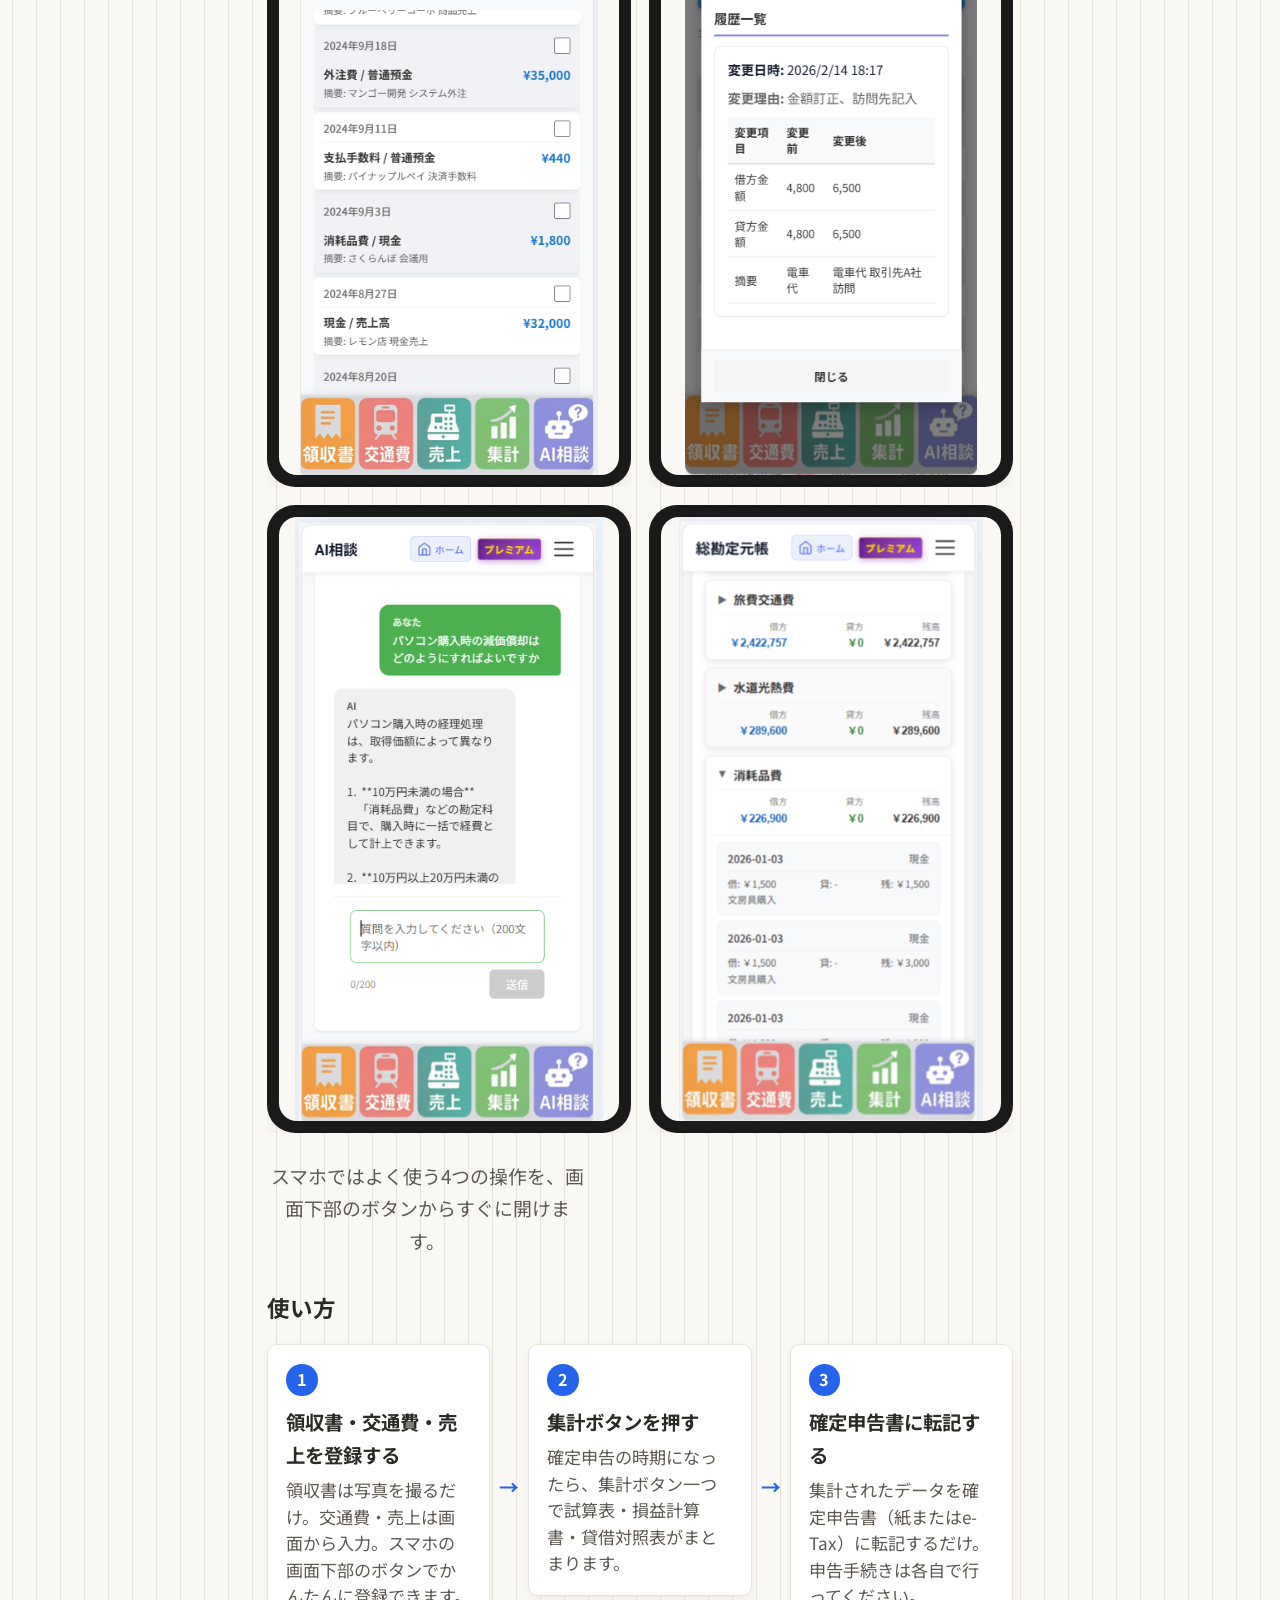
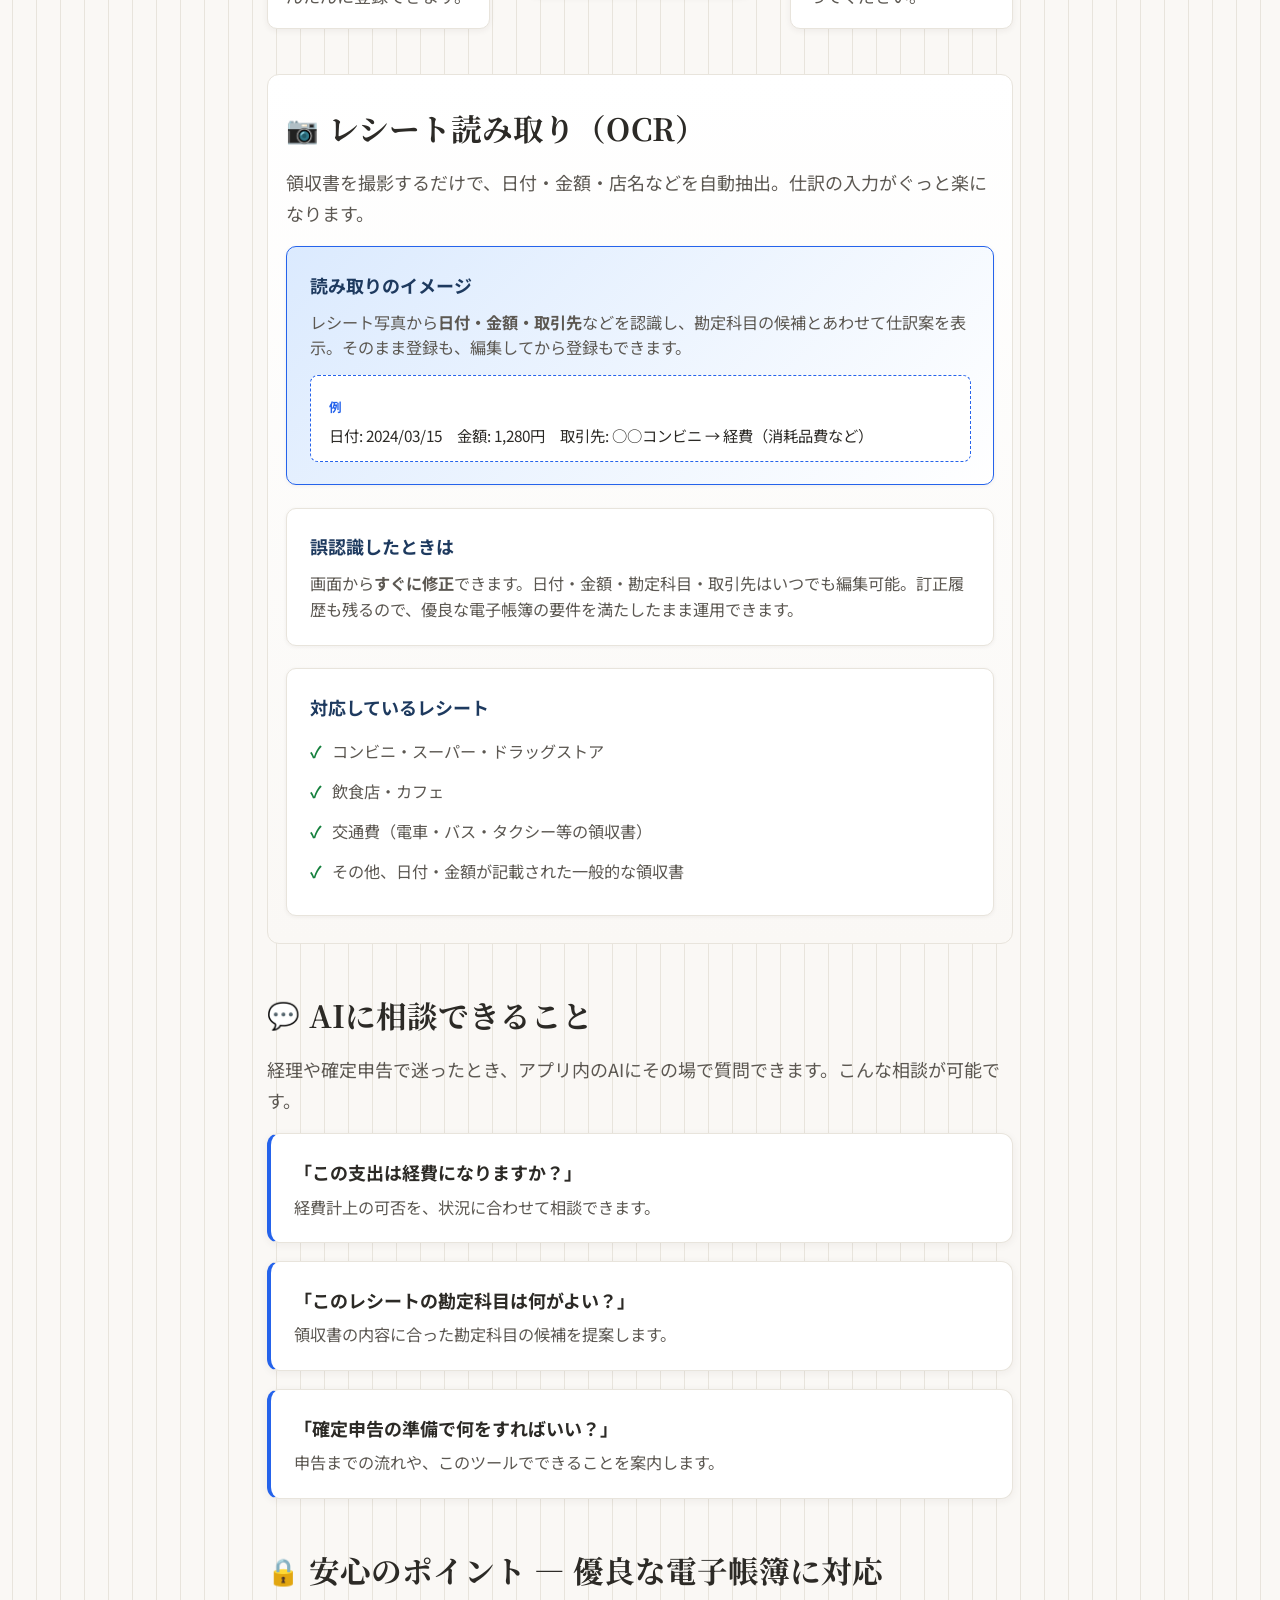
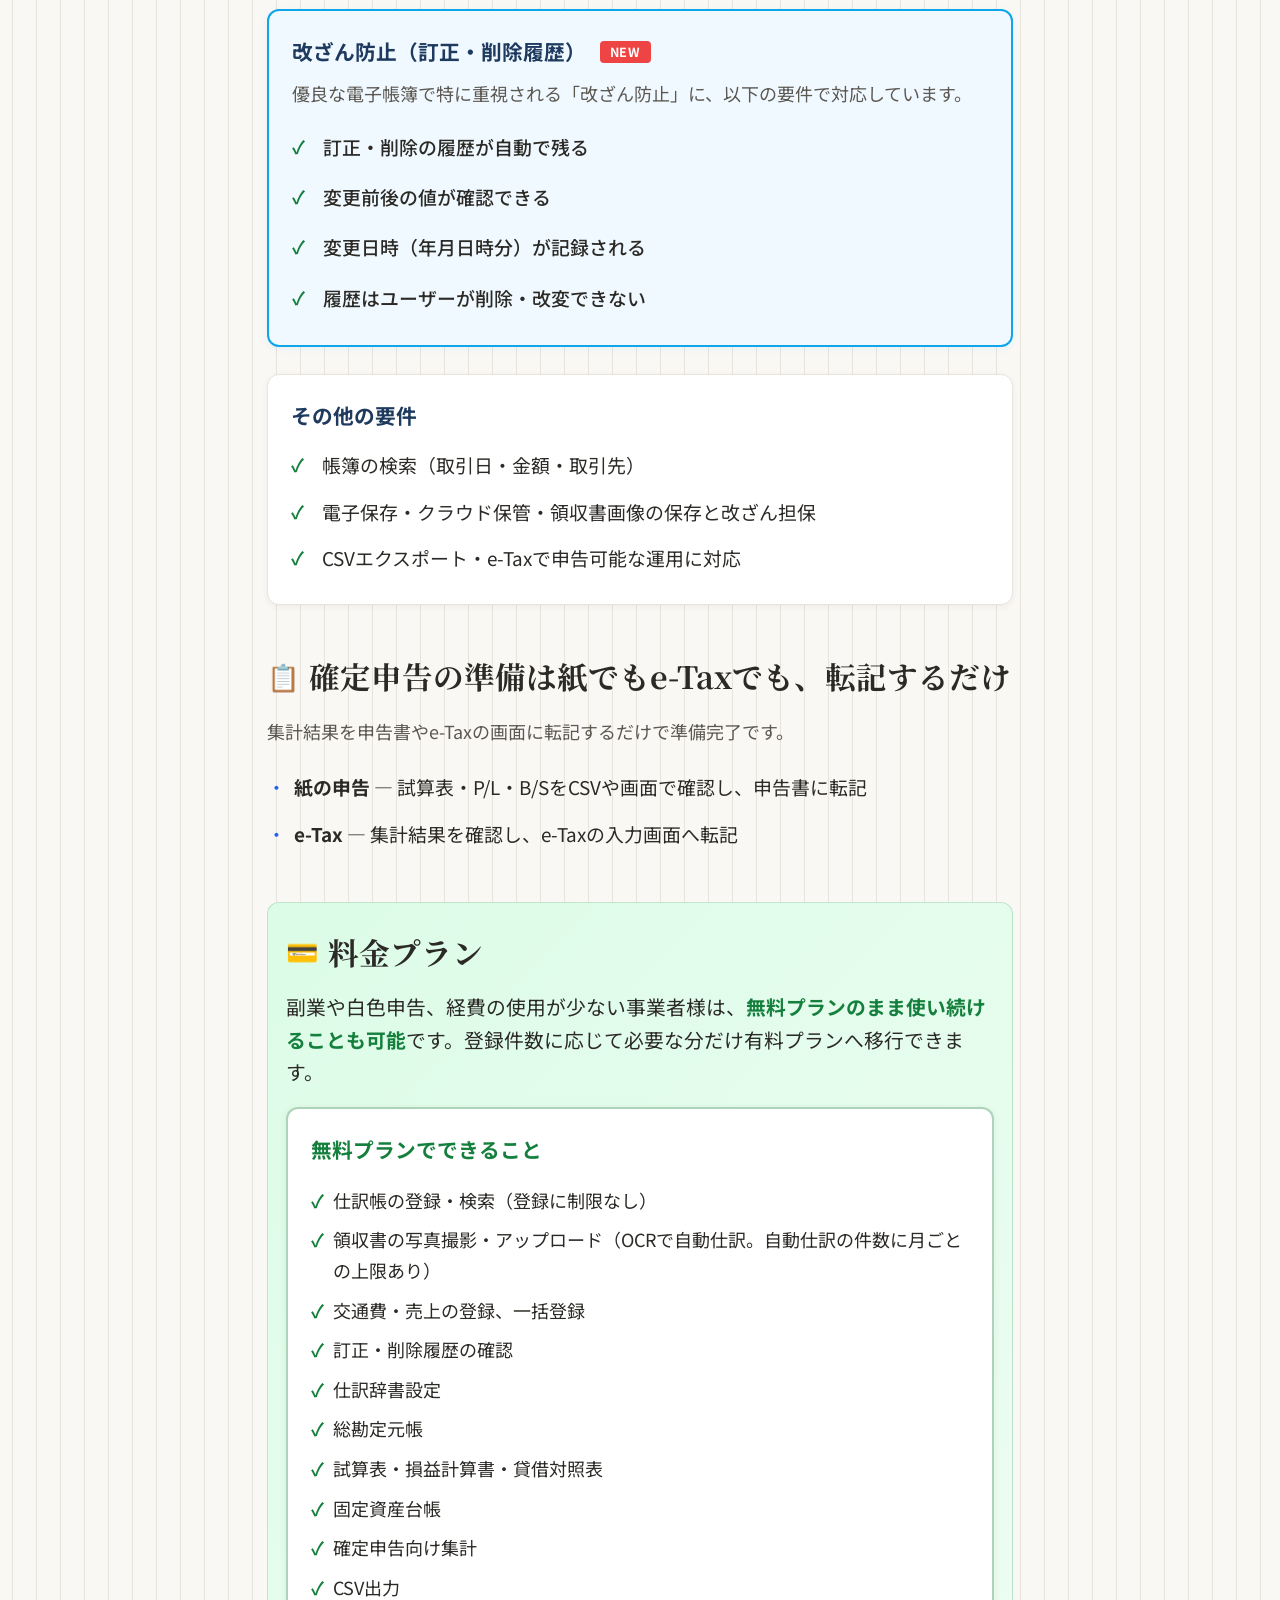
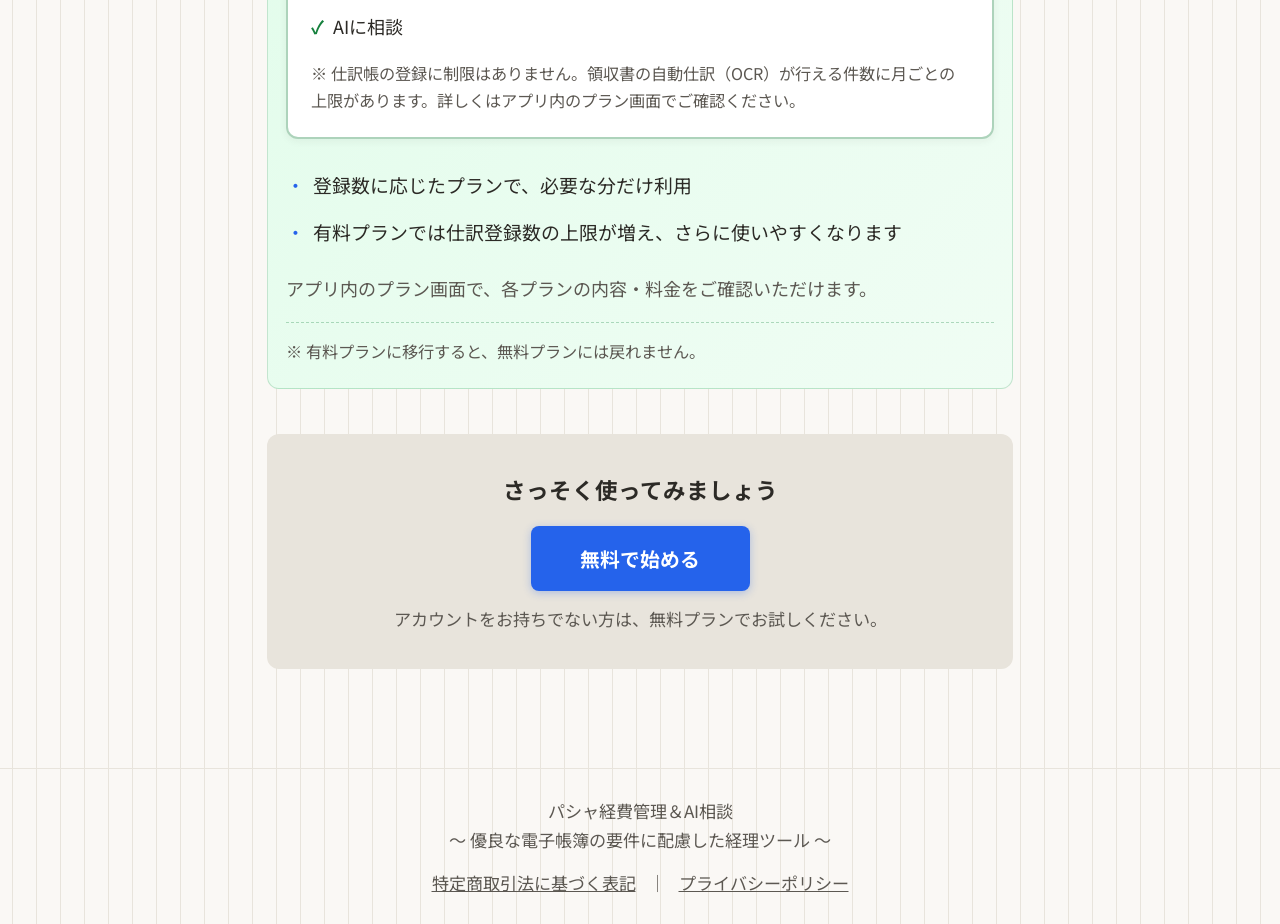
==== commit 8089e4bf: "ホームページグレードアップ" ====
--- a/index.html
+++ b/index.html
@@ -29,6 +29,22 @@
         </div>
       </section>
 
+      <!-- 信頼の基盤（誰が・どの技術で） -->
+      <section class="section section-trust-base" aria-label="信頼の基盤">
+        <div class="trust-base-grid">
+          <div class="trust-base-card">
+            <span class="trust-base-icon" aria-hidden="true">☁️</span>
+            <h3 class="trust-base-title">データの保存</h3>
+            <p class="trust-base-desc">仕訳データ・領収書画像はクラウド上で安全に保存しています。必要な要件に配慮した設計で、いつでも検索・エクスポートが可能です。</p>
+          </div>
+          <div class="trust-base-card">
+            <span class="trust-base-icon" aria-hidden="true">🛡️</span>
+            <h3 class="trust-base-title">技術とセキュリティ</h3>
+            <p class="trust-base-desc">実務と法対応を意識して開発しています。改ざん防止のための履歴管理や、電子帳簿保存法の要件を満たす運用をサポートします。</p>
+          </div>
+        </div>
+      </section>
+
       <!-- 2. このツールでできること（操作・画面を1か所に集約） -->
       <section class="section section-do" id="do">
         <h2 class="section-title">
@@ -49,10 +65,41 @@
         </div>
 
         <div class="screen-showcase">
-          <div class="phone-mockup" aria-hidden="true">
-            <div class="phone-frame">
-              <div class="phone-screen">
-                <img src="images/app-screenshot.png" alt="アプリ画面のスクリーンショット" />
+          <div class="screenshot-grid" aria-label="アプリ画面">
+            <div class="screenshot-grid-item">
+              <div class="phone-mockup">
+                <div class="phone-frame">
+                  <div class="phone-screen">
+                    <img src="images/app-screenshot.png" alt="アプリ画面：メイン操作" />
+                  </div>
+                </div>
+              </div>
+            </div>
+            <div class="screenshot-grid-item">
+              <div class="phone-mockup">
+                <div class="phone-frame">
+                  <div class="phone-screen">
+                    <img src="images/app-screenshot-2.png" alt="アプリ画面：領収書登録" />
+                  </div>
+                </div>
+              </div>
+            </div>
+            <div class="screenshot-grid-item">
+              <div class="phone-mockup">
+                <div class="phone-frame">
+                  <div class="phone-screen">
+                    <img src="images/app-screenshot-3.png" alt="アプリ画面：交通費・売上" />
+                  </div>
+                </div>
+              </div>
+            </div>
+            <div class="screenshot-grid-item">
+              <div class="phone-mockup">
+                <div class="phone-frame">
+                  <div class="phone-screen">
+                    <img src="images/app-screenshot-4.png" alt="アプリ画面：集計" />
+                  </div>
+                </div>
               </div>
             </div>
           </div>
@@ -80,6 +127,62 @@
             <p class="howto-step-desc">集計されたデータを確定申告書（紙またはe-Tax）に転記するだけ。申告手続きは各自で行ってください。</p>
           </div>
         </div>
+      </section>
+
+      <!-- レシート読み取り（OCR） -->
+      <section class="section section-ocr" id="ocr">
+        <h2 class="section-title">
+          <span class="section-title-icon">📷</span>
+          レシート読み取り（OCR）
+        </h2>
+        <p class="section-note">領収書を撮影するだけで、日付・金額・店名などを自動抽出。仕訳の入力がぐっと楽になります。</p>
+
+        <div class="ocr-blocks">
+          <div class="ocr-block ocr-block-example">
+            <h3 class="ocr-block-title">読み取りのイメージ</h3>
+            <p class="ocr-block-desc">レシート写真から<strong>日付・金額・取引先</strong>などを認識し、勘定科目の候補とあわせて仕訳案を表示。そのまま登録も、編集してから登録もできます。</p>
+            <div class="ocr-example-box" aria-hidden="true">
+              <span class="ocr-example-label">例</span>
+              <p class="ocr-example-text">日付: 2024/03/15　金額: 1,280円　取引先: ○○コンビニ → 経費（消耗品費など）</p>
+            </div>
+          </div>
+          <div class="ocr-block">
+            <h3 class="ocr-block-title">誤認識したときは</h3>
+            <p class="ocr-block-desc">画面から<strong>すぐに修正</strong>できます。日付・金額・勘定科目・取引先はいつでも編集可能。訂正履歴も残るので、優良な電子帳簿の要件を満たしたまま運用できます。</p>
+          </div>
+          <div class="ocr-block">
+            <h3 class="ocr-block-title">対応しているレシート</h3>
+            <ul class="ocr-receipt-list">
+              <li>コンビニ・スーパー・ドラッグストア</li>
+              <li>飲食店・カフェ</li>
+              <li>交通費（電車・バス・タクシー等の領収書）</li>
+              <li>その他、日付・金額が記載された一般的な領収書</li>
+            </ul>
+          </div>
+        </div>
+      </section>
+
+      <!-- AIに相談できること -->
+      <section class="section section-ai" id="ai">
+        <h2 class="section-title">
+          <span class="section-title-icon">💬</span>
+          AIに相談できること
+        </h2>
+        <p class="section-note">経理や確定申告で迷ったとき、アプリ内のAIにその場で質問できます。こんな相談が可能です。</p>
+        <ul class="ai-example-list">
+          <li class="ai-example-card">
+            <span class="ai-example-q">「この支出は経費になりますか？」</span>
+            <p class="ai-example-desc">経費計上の可否を、状況に合わせて相談できます。</p>
+          </li>
+          <li class="ai-example-card">
+            <span class="ai-example-q">「このレシートの勘定科目は何がよい？」</span>
+            <p class="ai-example-desc">領収書の内容に合った勘定科目の候補を提案します。</p>
+          </li>
+          <li class="ai-example-card">
+            <span class="ai-example-q">「確定申告の準備で何をすればいい？」</span>
+            <p class="ai-example-desc">申告までの流れや、このツールでできることを案内します。</p>
+          </li>
+        </ul>
       </section>
 
       <!-- 3. 安心のポイント（改ざん防止＋優良な電子帳簿を1ブロックに） -->
--- a/styles.css
+++ b/styles.css
@@ -138,6 +138,57 @@
   font-weight: 700;
 }
 
+/* ========== 信頼の基盤 ========== */
+.section-trust-base {
+  margin-bottom: 2rem;
+}
+
+.trust-base-grid {
+  display: grid;
+  grid-template-columns: 1fr 1fr;
+  gap: 1rem;
+}
+
+.trust-base-card {
+  background: #fff;
+  border: 1px solid var(--paper-line);
+  border-radius: 12px;
+  padding: 1.25rem 1.25rem;
+  box-shadow: 0 2px 8px var(--shadow);
+  transition: transform 0.2s, box-shadow 0.2s;
+}
+
+.trust-base-card:hover {
+  transform: translateY(-2px);
+  box-shadow: 0 6px 16px var(--shadow);
+}
+
+.trust-base-icon {
+  font-size: 1.75rem;
+  display: block;
+  margin-bottom: 0.5rem;
+}
+
+.trust-base-title {
+  margin: 0 0 0.5rem;
+  font-size: 1.05rem;
+  font-weight: 700;
+  color: var(--header-bg);
+}
+
+.trust-base-desc {
+  margin: 0;
+  font-size: 0.9rem;
+  color: var(--ink-muted);
+  line-height: 1.6;
+}
+
+@media (max-width: 599px) {
+  .trust-base-grid {
+    grid-template-columns: 1fr;
+  }
+}
+
 /* ========== NEW バッジ ========== */
 .badge-new {
   display: inline-block;
@@ -400,6 +451,10 @@
   flex-direction: column;
   align-items: center;
   gap: 1.5rem;
+}
+
+.screen-showcase .screenshot-grid {
+  min-width: 0;
 }
 
 .phone-mockup {
@@ -457,6 +512,43 @@
   margin-top: 4px;
 }
 
+/* ========== スクリーンショット（2列×2行、説明は下） ========== */
+.screenshot-grid {
+  display: grid;
+  grid-template-columns: repeat(2, minmax(0, 1fr));
+  gap: 1rem;
+  width: 100%;
+  max-width: 100%;
+  margin: 0 auto;
+}
+
+.screenshot-grid-item {
+  min-width: 0;
+  overflow: hidden;
+  isolation: isolate;
+}
+
+.screenshot-grid-item .phone-mockup,
+.screenshot-grid-item .phone-frame,
+.screenshot-grid-item .phone-screen {
+  max-width: 100%;
+  box-sizing: border-box;
+}
+
+.screenshot-grid .phone-mockup {
+  width: 100%;
+  margin: 0 auto;
+}
+
+/* 縦幅を抑える：グリッド内のスマホ枠は min-height なし */
+.screenshot-grid .phone-screen {
+  min-height: 0;
+}
+
+.screen-showcase .screen-caption-single {
+  margin-top: 0.75rem;
+}
+
 .footer-nav-item {
   flex: 1;
   text-align: center;
@@ -488,6 +580,135 @@
 
 .screen-caption-list li strong {
   color: var(--ink);
+}
+
+/* ========== OCR セクション ========== */
+.section-ocr {
+  background: linear-gradient(180deg, #fff 0%, var(--paper) 100%);
+  padding: 1.5rem 1rem;
+  border-radius: 12px;
+  border: 1px solid var(--paper-line);
+}
+
+.ocr-blocks {
+  display: flex;
+  flex-direction: column;
+  gap: 1.25rem;
+}
+
+.ocr-block {
+  background: #fff;
+  border: 1px solid var(--paper-line);
+  border-radius: 10px;
+  padding: 1.25rem;
+  box-shadow: 0 1px 4px var(--shadow);
+}
+
+.ocr-block-example {
+  border-color: var(--accent);
+  background: linear-gradient(135deg, var(--accent-soft) 0%, #fff 100%);
+}
+
+.ocr-block-title {
+  margin: 0 0 0.5rem;
+  font-size: 1rem;
+  font-weight: 700;
+  color: var(--header-bg);
+}
+
+.ocr-block-desc {
+  margin: 0;
+  font-size: 0.9rem;
+  color: var(--ink-muted);
+  line-height: 1.6;
+}
+
+.ocr-example-box {
+  margin-top: 0.75rem;
+  padding: 0.75rem 1rem;
+  background: #fff;
+  border-radius: 8px;
+  border: 1px dashed var(--accent);
+}
+
+.ocr-example-label {
+  display: inline-block;
+  font-size: 0.7rem;
+  font-weight: 700;
+  color: var(--accent);
+  letter-spacing: 0.05em;
+  margin-bottom: 0.35rem;
+}
+
+.ocr-example-text {
+  margin: 0;
+  font-size: 0.85rem;
+  color: var(--ink);
+  line-height: 1.5;
+}
+
+.ocr-receipt-list {
+  list-style: none;
+  padding: 0;
+  margin: 0;
+}
+
+.ocr-receipt-list li {
+  padding: 0.35rem 0 0.35rem 1.25rem;
+  position: relative;
+  font-size: 0.9rem;
+  color: var(--ink-muted);
+}
+
+.ocr-receipt-list li::before {
+  content: "✓";
+  position: absolute;
+  left: 0;
+  color: var(--success);
+  font-weight: 700;
+}
+
+/* ========== AI相談セクション ========== */
+.section-ai {
+  margin-bottom: 2.5rem;
+}
+
+.ai-example-list {
+  list-style: none;
+  padding: 0;
+  margin: 0;
+  display: grid;
+  gap: 1rem;
+}
+
+.ai-example-card {
+  background: #fff;
+  border: 1px solid var(--paper-line);
+  border-radius: 12px;
+  padding: 1.25rem 1.25rem;
+  box-shadow: 0 2px 8px var(--shadow);
+  transition: transform 0.2s, box-shadow 0.2s;
+  border-left: 4px solid var(--accent);
+}
+
+.ai-example-card:hover {
+  transform: translateX(4px);
+  box-shadow: 0 4px 12px var(--shadow);
+}
+
+.ai-example-q {
+  display: block;
+  font-size: 1rem;
+  font-weight: 700;
+  color: var(--ink);
+  margin-bottom: 0.4rem;
+}
+
+.ai-example-desc {
+  margin: 0;
+  font-size: 0.9rem;
+  color: var(--ink-muted);
+  line-height: 1.55;
 }
 
 /* ========== 安心のポイント（改ざん防止＋優良な電子帳簿） ========== */
@@ -819,6 +1040,12 @@
     gap: 2.5rem;
   }
 
+  /* スクリーンショット＋説明のブロックは常に縦並び（画像2×2、その下に説明） */
+  .screen-showcase:has(.screenshot-grid) {
+    flex-direction: column;
+    gap: 0.75rem;
+  }
+
   .screen-caption {
     max-width: 340px;
     padding-top: 0.5rem;
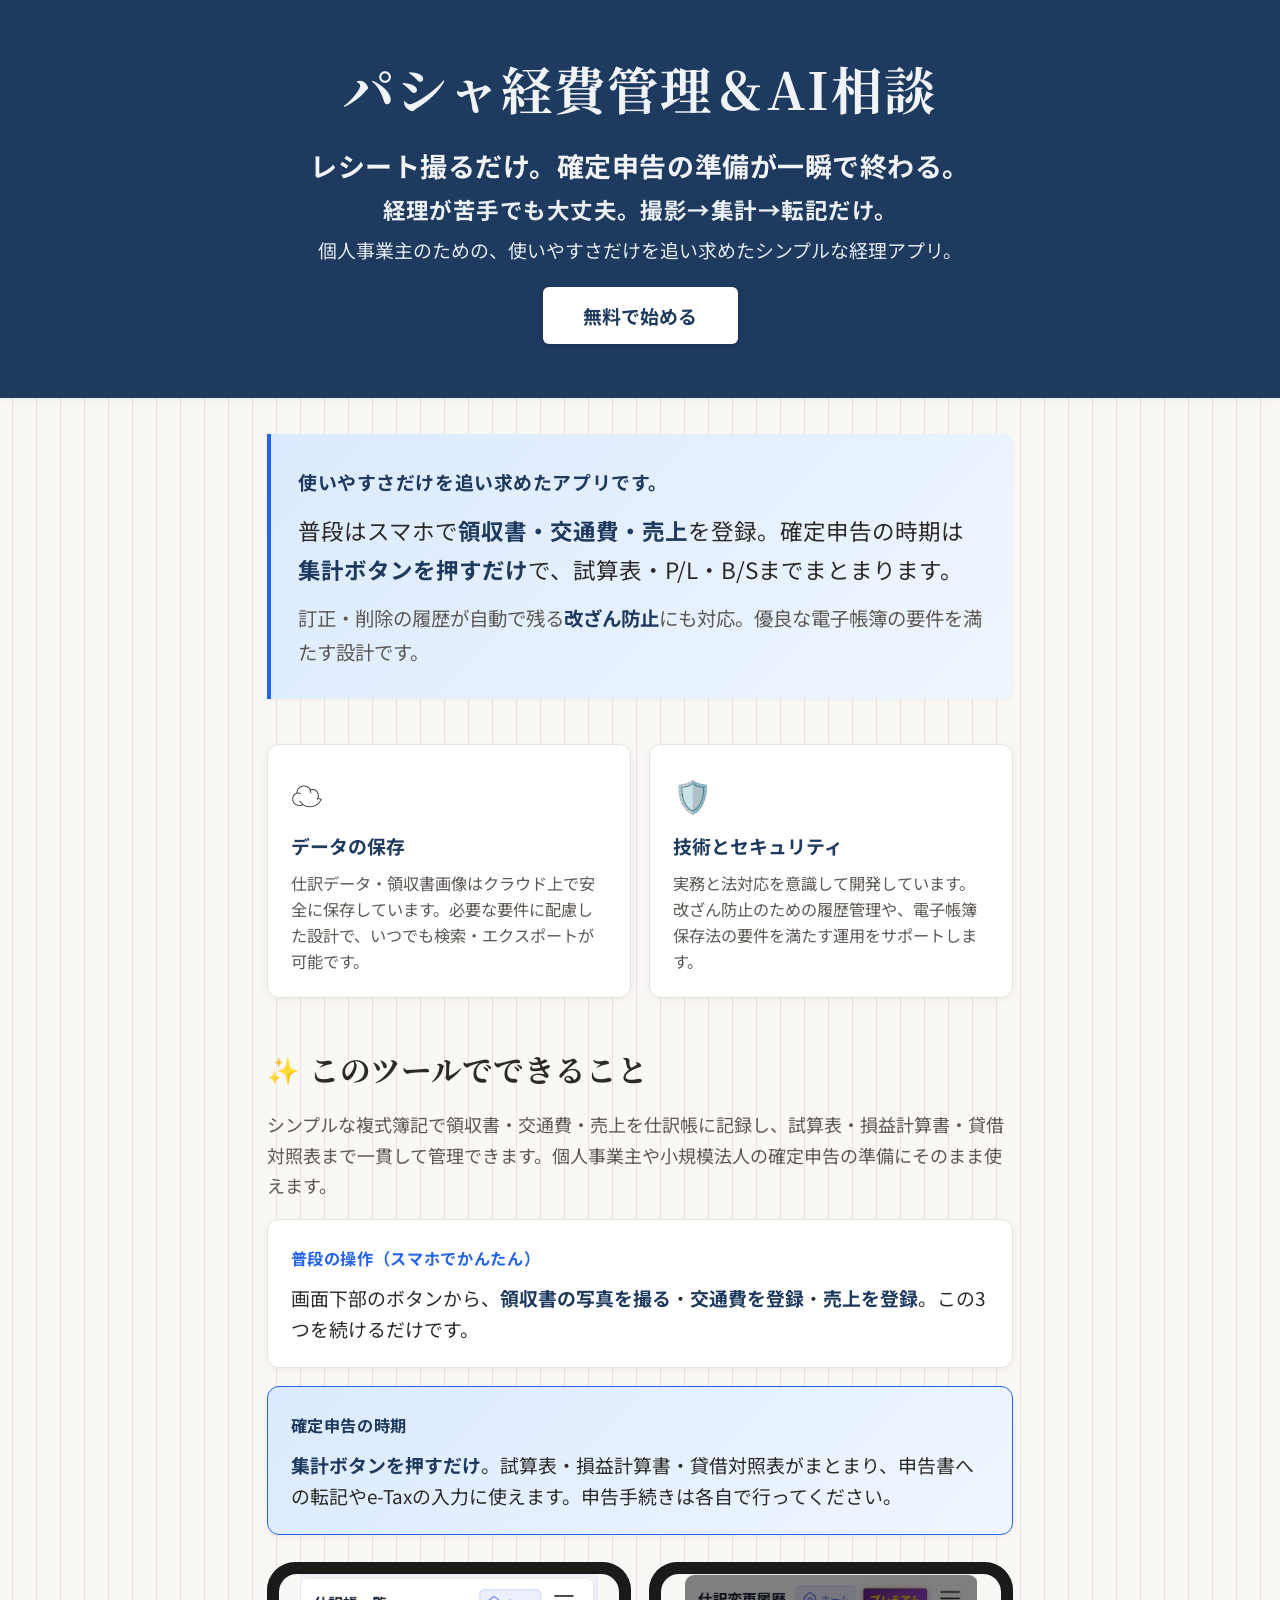
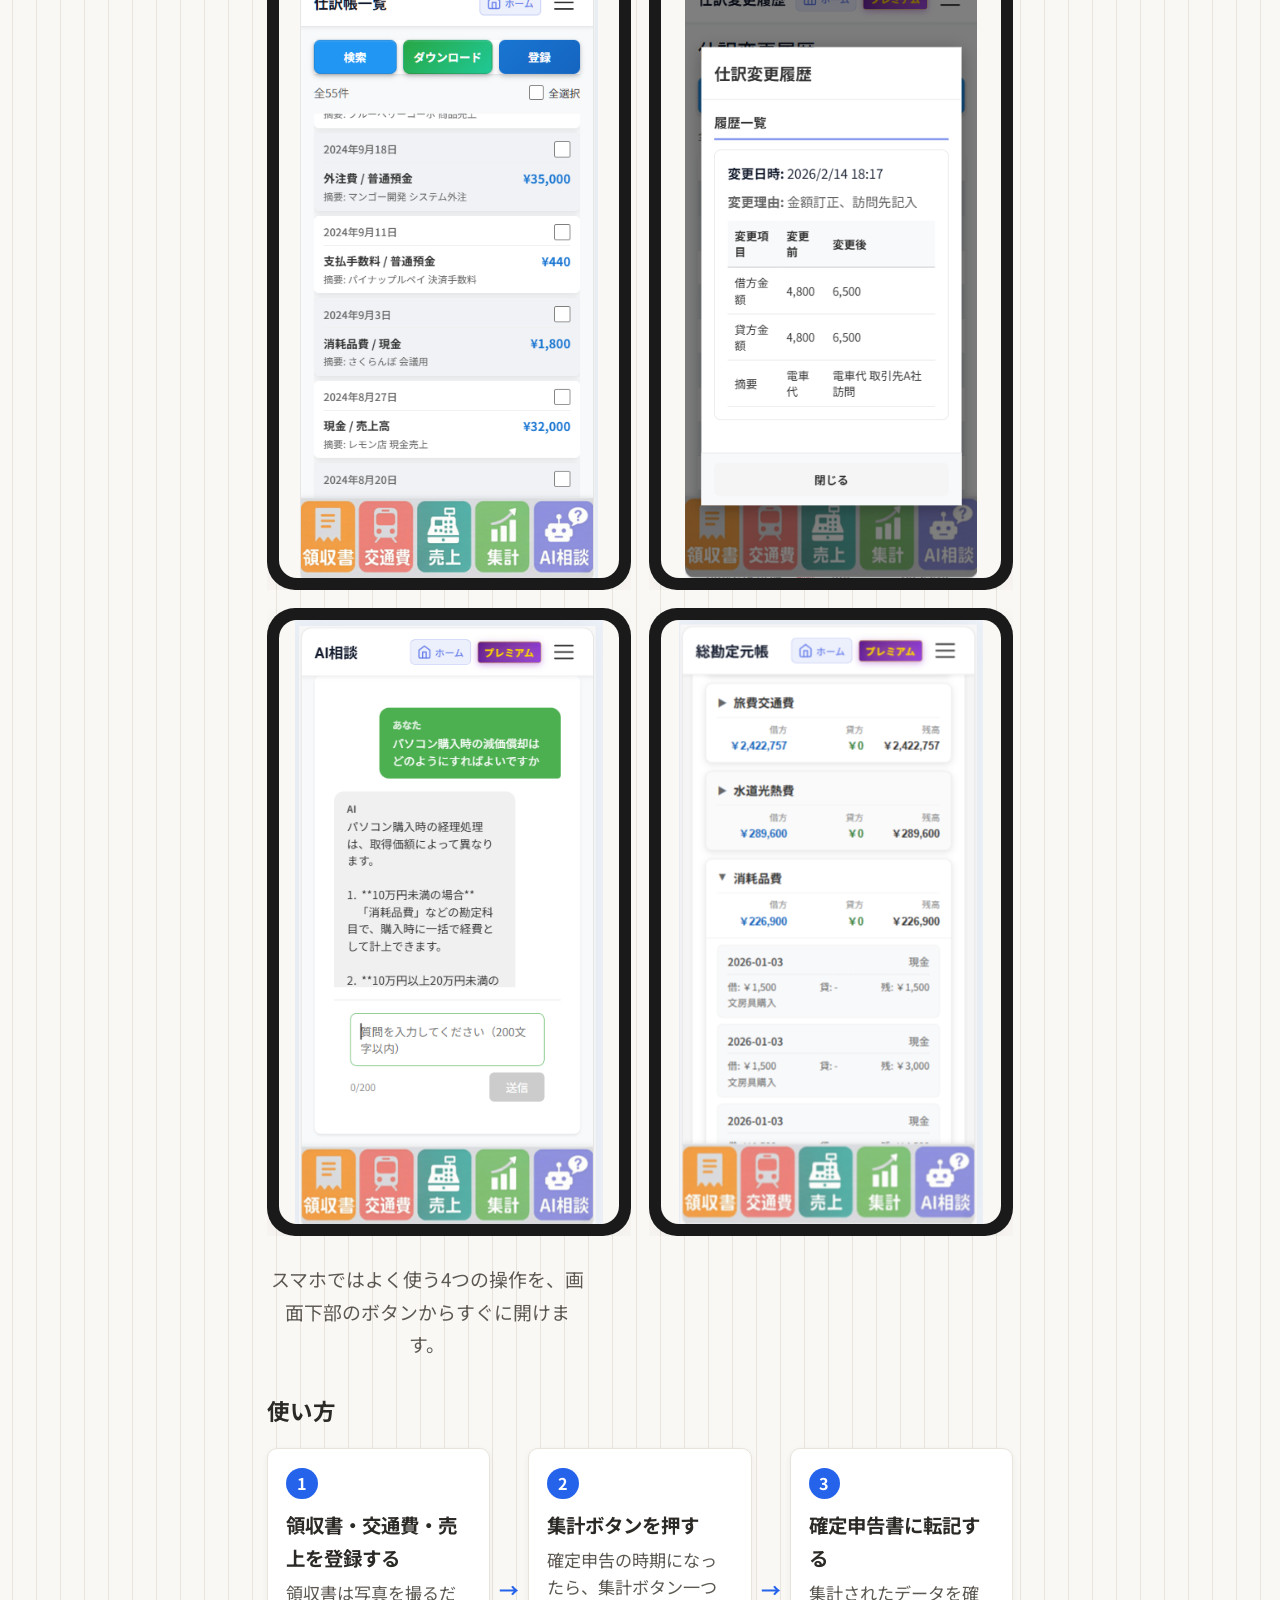
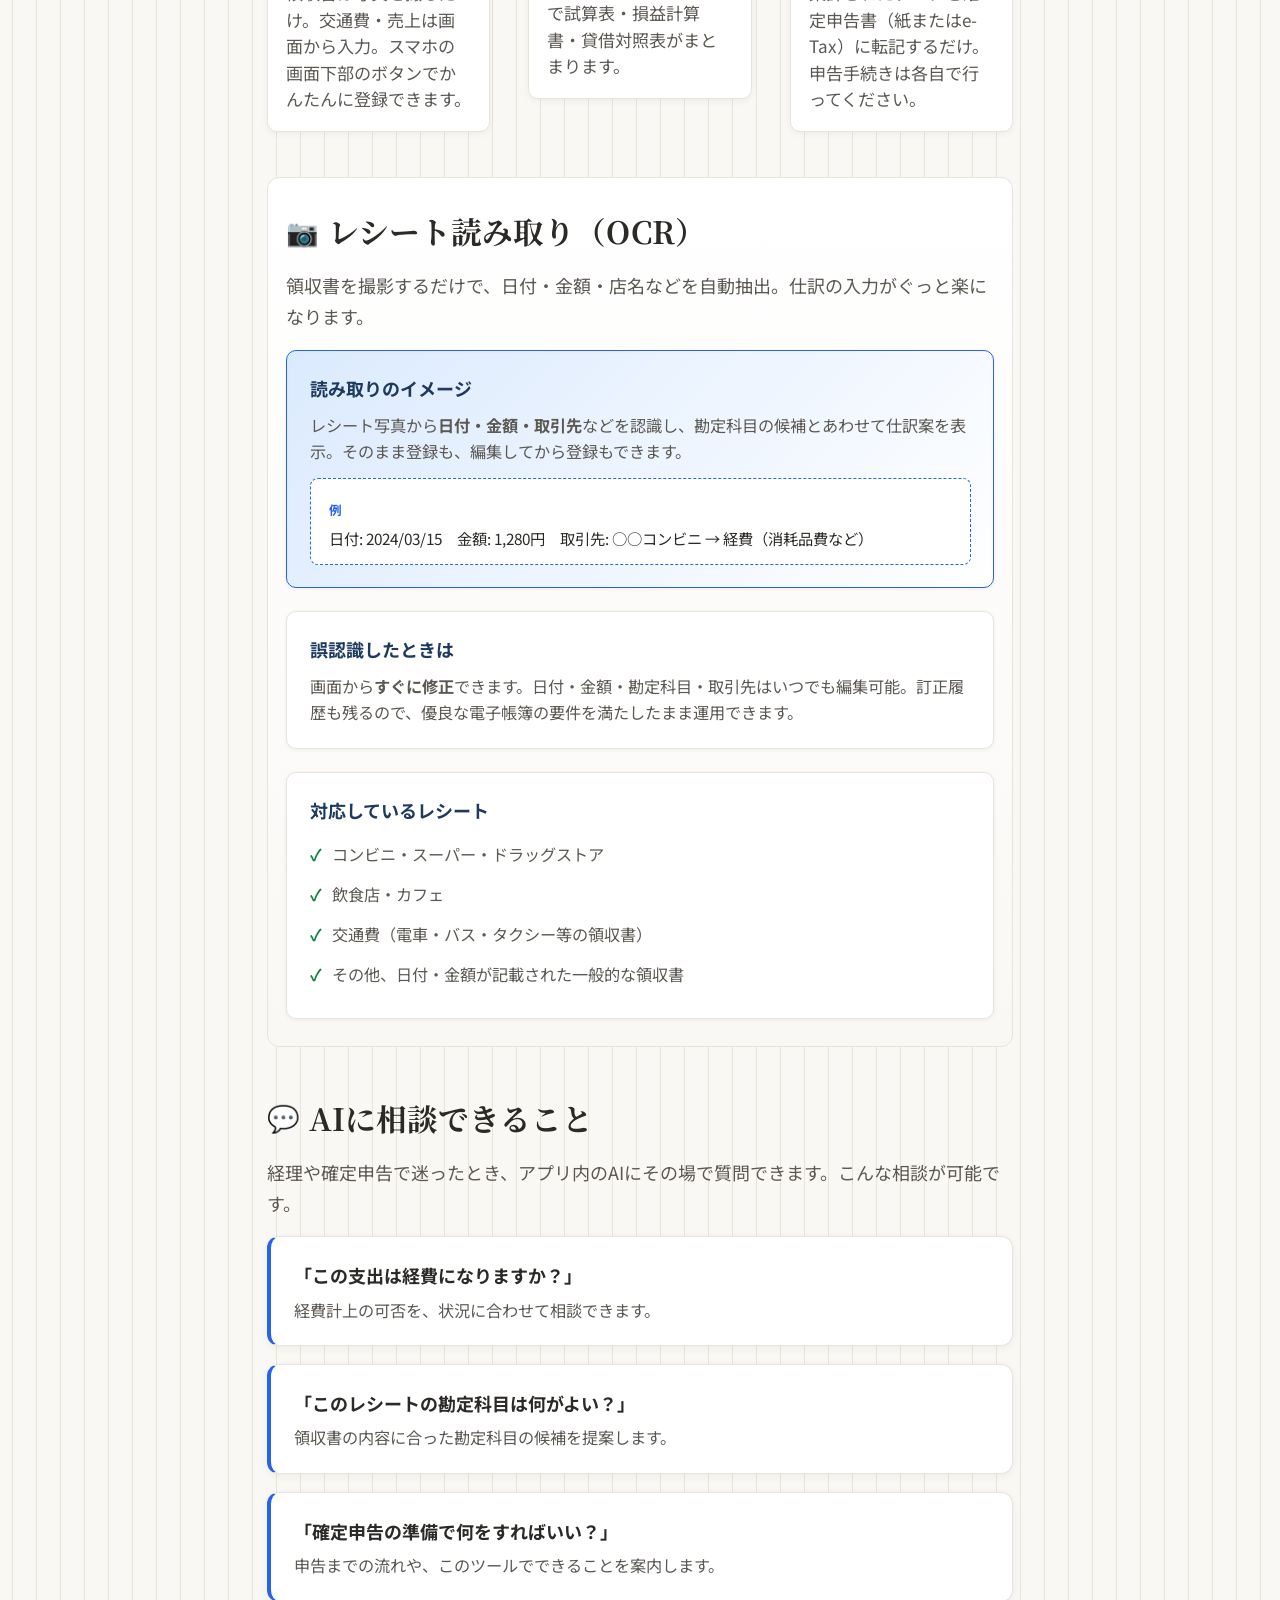
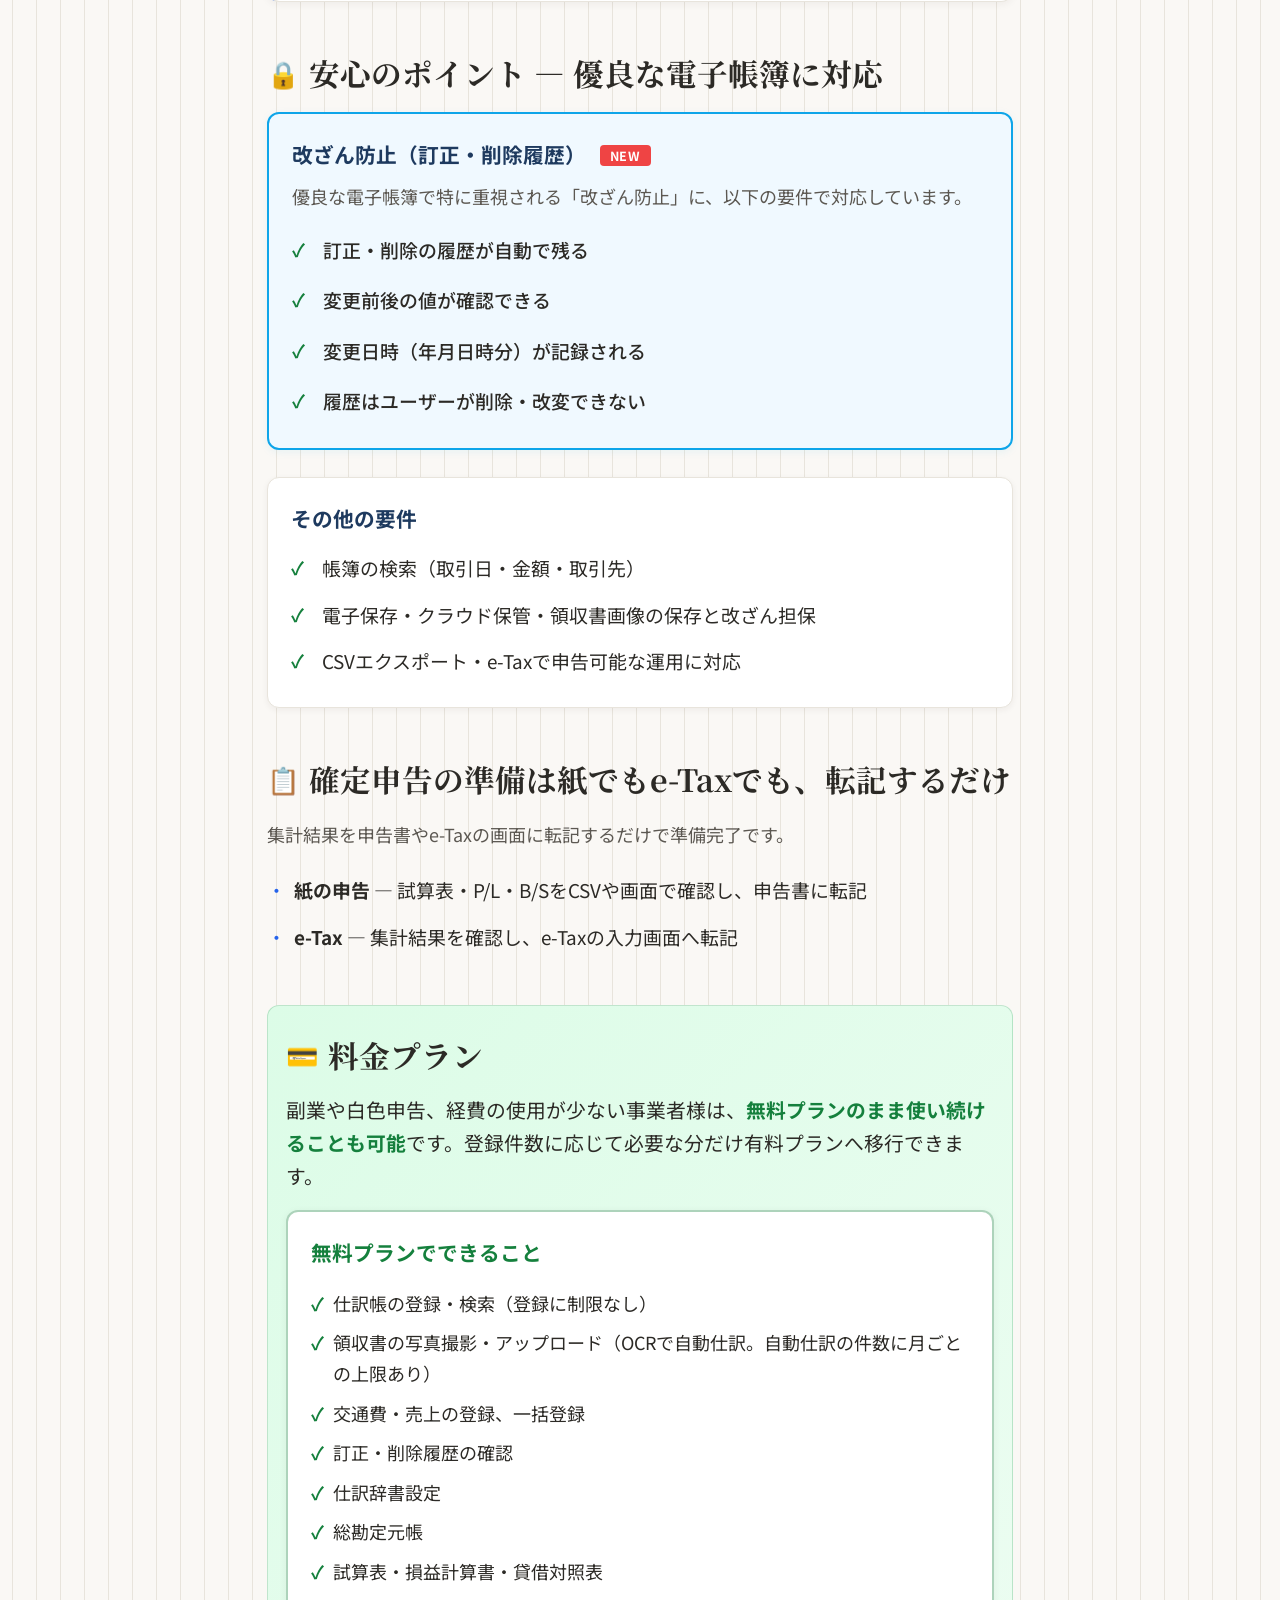
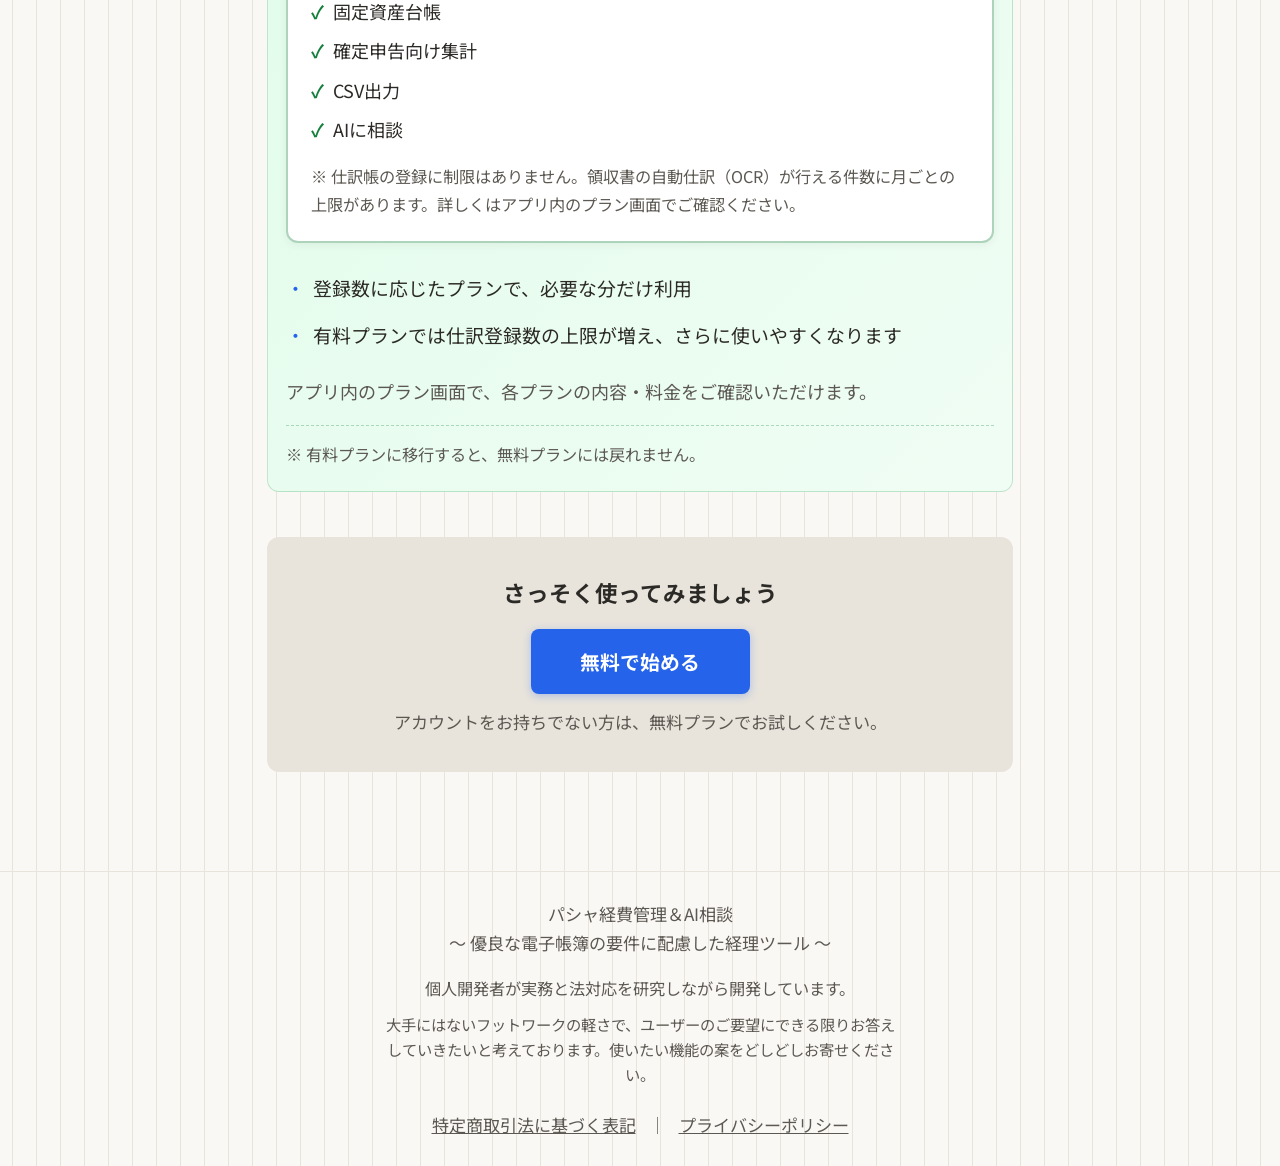
==== commit 0b910038: "ホームページ再グレードアップ" ====
--- a/index.html
+++ b/index.html
@@ -15,7 +15,9 @@
     <header class="header">
       <div class="header-inner">
         <h1 class="logo">パシャ経費管理＆AI相談</h1>
-        <p class="tagline">優良な電子帳簿の要件に配慮した、記録から確定申告の準備まで一本でつなぐ経理ツール</p>
+        <p class="header-catch">レシート撮るだけ。確定申告の準備が一瞬で終わる。</p>
+        <p class="header-catch-2">経理が苦手でも大丈夫。撮影→集計→転記だけ。</p>
+        <p class="header-sub">個人事業主のための、使いやすさだけを追い求めたシンプルな経理アプリ。</p>
         <a href="https://receipt-ai-system-front.onrender.com/login" class="header-login-btn">無料で始める</a>
       </div>
     </header>
@@ -24,6 +26,7 @@
       <!-- 1. ヒーロー（このツールの価値を一言で） -->
       <section class="hero">
         <div class="hero-inner">
+          <p class="hero-usability">使いやすさだけを追い求めたアプリです。</p>
           <p class="hero-lead">普段はスマホで<strong>領収書・交通費・売上</strong>を登録。確定申告の時期は<strong>集計ボタンを押すだけ</strong>で、試算表・P/L・B/Sまでまとまります。</p>
           <p class="hero-sub">訂正・削除の履歴が自動で残る<strong>改ざん防止</strong>にも対応。優良な電子帳簿の要件を満たす設計です。</p>
         </div>
@@ -272,6 +275,8 @@
     <footer class="footer">
       <p class="footer-text">パシャ経費管理＆AI相談 </p>
       <p class="footer-text">～ 優良な電子帳簿の要件に配慮した経理ツール ～</p>
+      <p class="footer-about">個人開発者が実務と法対応を研究しながら開発しています。</p>
+      <p class="footer-appeal">大手にはないフットワークの軽さで、ユーザーのご要望にできる限りお答えしていきたいと考えております。使いたい機能の案をどしどしお寄せください。</p>
       <p class="footer-links">
         <a href="https://receipt-ai-system-front.onrender.com/legal" target="_blank" rel="noopener noreferrer">特定商取引法に基づく表記</a>
         <span class="footer-sep">｜</span>
--- a/styles.css
+++ b/styles.css
@@ -64,18 +64,37 @@
 }
 
 .logo {
-  margin: 0 0 0.5rem;
+  margin: 0 0 0.75rem;
   font-family: var(--font-serif);
   font-size: 2.2rem;
   font-weight: 700;
   letter-spacing: 0.04em;
 }
 
-.tagline {
-  margin: 0 0 1rem;
-  font-size: 1rem;
-  opacity: 0.92;
+.header-catch {
+  margin: 0;
+  font-size: 1.25rem;
+  font-weight: 700;
+  line-height: 1.5;
+  letter-spacing: 0.02em;
+  text-shadow: 0 1px 2px rgba(0, 0, 0, 0.1);
+}
+
+.header-catch-2 {
+  margin: 0.4rem 0 0;
+  font-size: 1.1rem;
+  font-weight: 700;
+  line-height: 1.5;
+  letter-spacing: 0.02em;
+  opacity: 0.98;
+}
+
+.header-sub {
+  margin: 0.5rem 0 1.25rem;
+  font-size: 0.95rem;
+  opacity: 0.95;
   font-weight: 400;
+  line-height: 1.5;
 }
 
 .header-login-btn {
@@ -114,6 +133,14 @@
   border-left: 4px solid var(--accent);
   border-radius: 0 8px 8px 0;
   box-shadow: 0 1px 3px var(--shadow);
+}
+
+.hero-usability {
+  margin: 0 0 0.75rem;
+  font-size: 0.95rem;
+  font-weight: 700;
+  color: var(--header-bg);
+  letter-spacing: 0.03em;
 }
 
 .hero-lead {
@@ -977,8 +1004,27 @@
   margin: 0;
 }
 
+.footer-about {
+  margin: 1rem 0 0;
+  font-size: 0.9rem;
+  color: var(--ink-muted);
+  max-width: 480px;
+  margin-left: auto;
+  margin-right: auto;
+}
+
+.footer-appeal {
+  margin: 0.5rem 0 0;
+  font-size: 0.85rem;
+  color: var(--ink-muted);
+  line-height: 1.65;
+  max-width: 520px;
+  margin-left: auto;
+  margin-right: auto;
+}
+
 .footer-links {
-  margin: 0.75rem 0 0;
+  margin: 1.25rem 0 0;
 }
 
 .footer-links a {
@@ -1013,12 +1059,24 @@
     font-size: 2.6rem;
   }
 
-  .tagline {
-    font-size: 1.05rem;
+  .header-catch {
+    font-size: 1.35rem;
+  }
+
+  .header-catch-2 {
+    font-size: 1.15rem;
+  }
+
+  .header-sub {
+    font-size: 1rem;
   }
 
   .hero-inner {
     padding: 1.75rem 1.5rem;
+  }
+
+  .hero-usability {
+    font-size: 1rem;
   }
 
   .hero-lead {
@@ -1068,8 +1126,16 @@
     font-size: 2.85rem;
   }
 
-  .tagline {
-    font-size: 1.15rem;
+  .header-catch {
+    font-size: 1.5rem;
+  }
+
+  .header-catch-2 {
+    font-size: 1.25rem;
+  }
+
+  .header-sub {
+    font-size: 1.05rem;
   }
 
   .header-login-btn {
@@ -1077,6 +1143,10 @@
     padding: 0.7rem 2.25rem;
   }
 
+  .hero-usability {
+    font-size: 1.05rem;
+  }
+
   .hero-lead {
     font-size: 1.25rem;
   }
